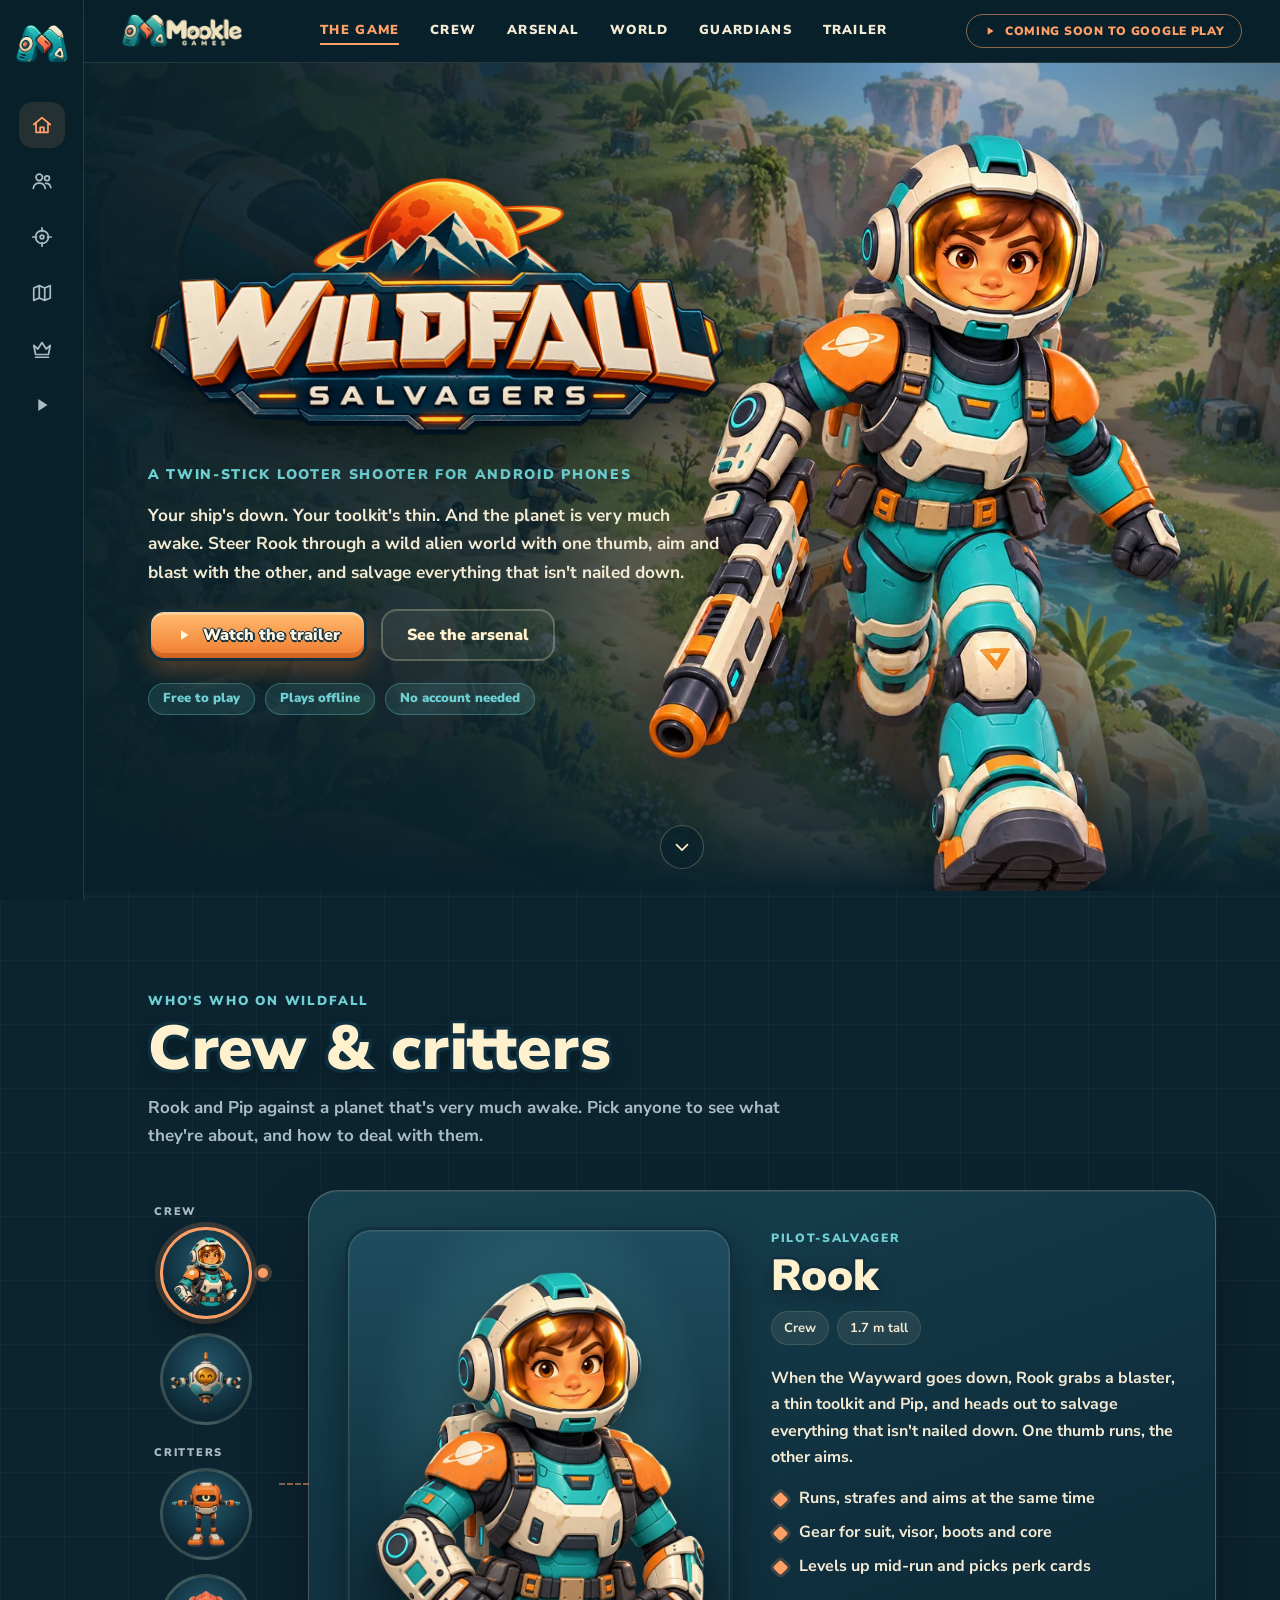
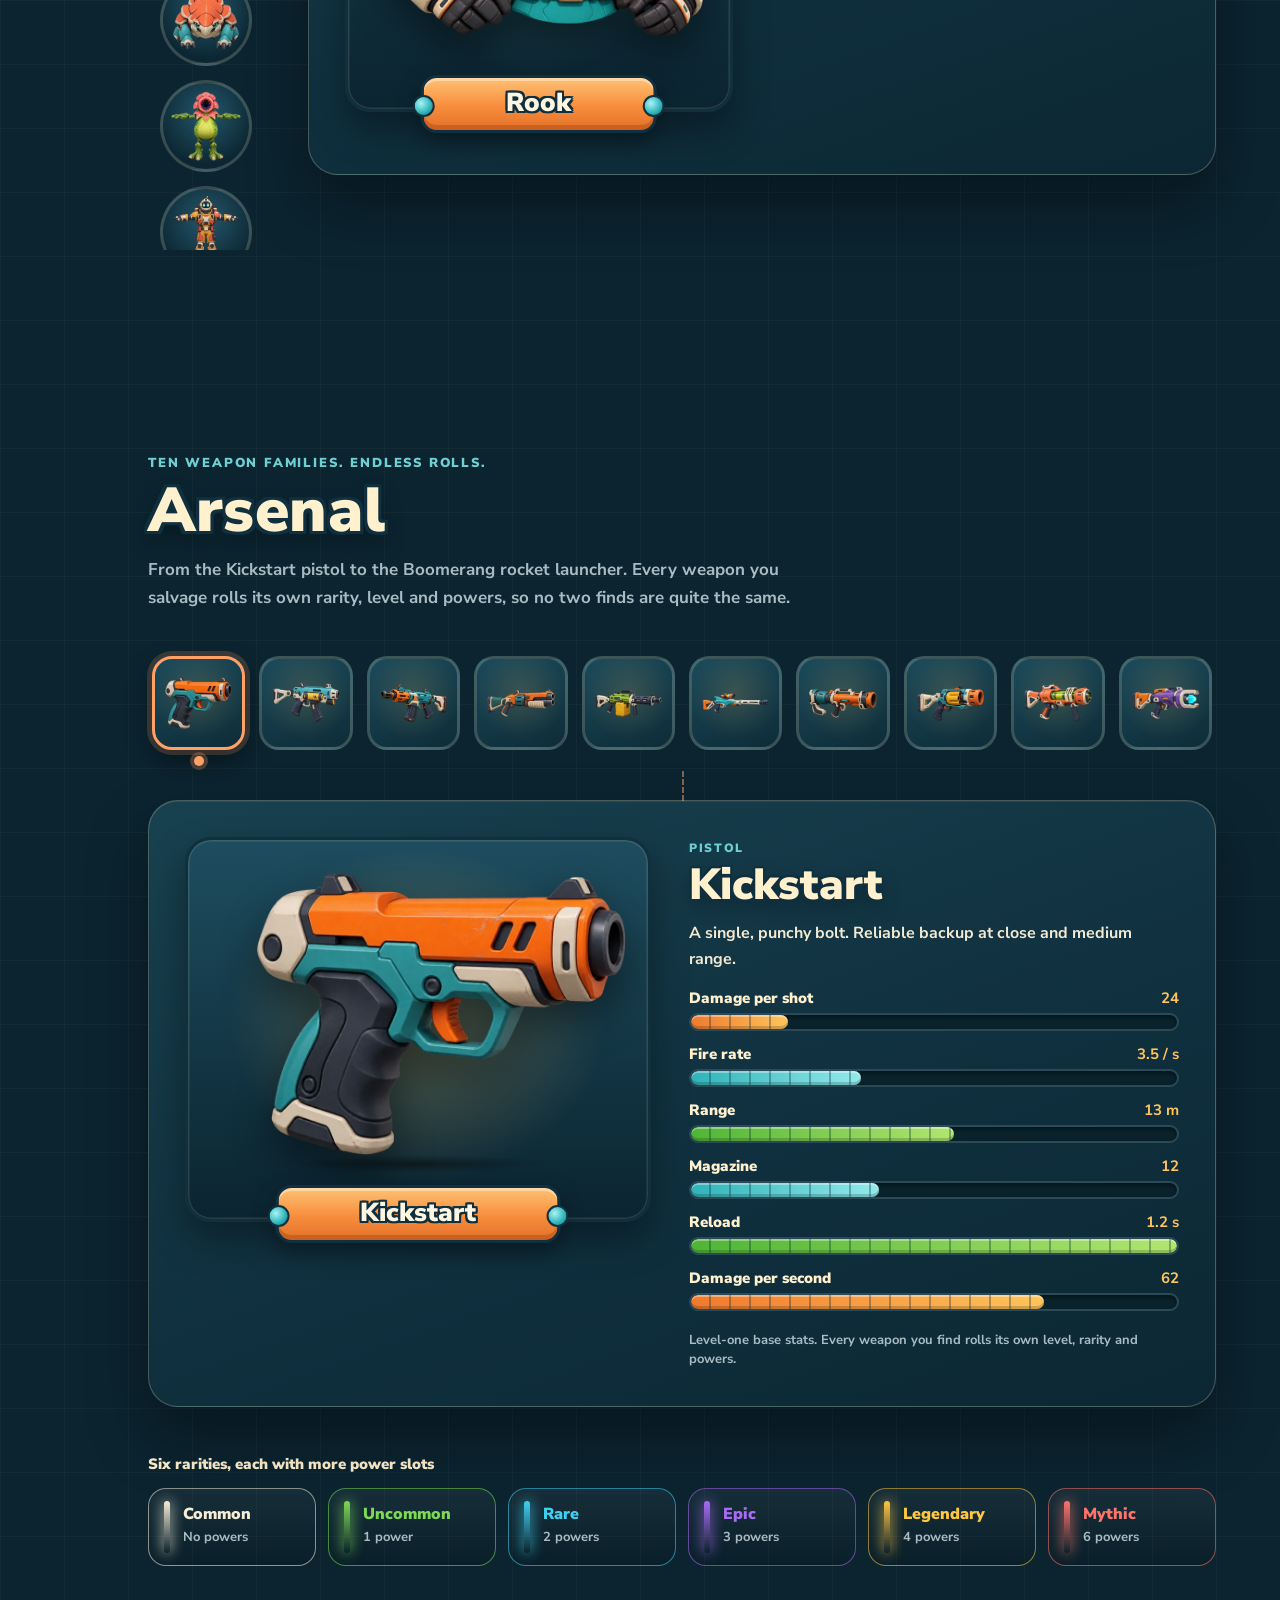
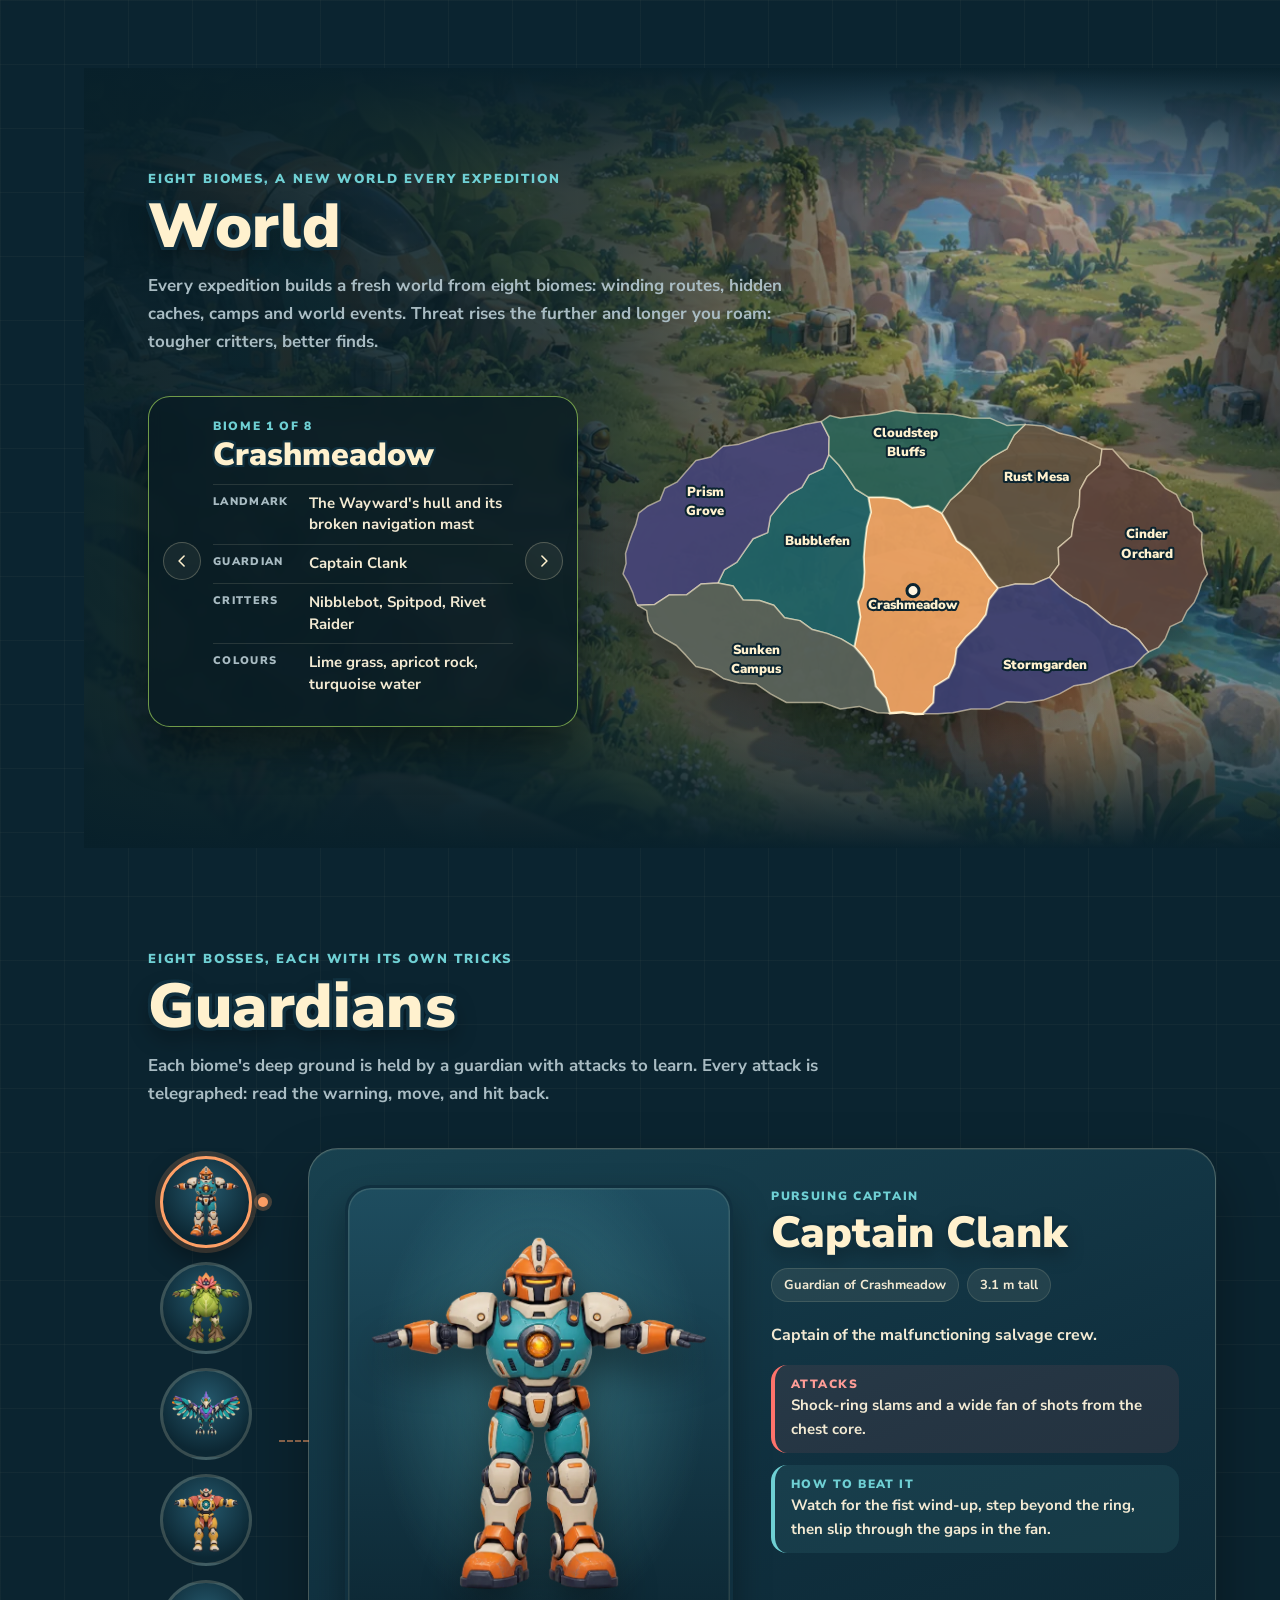
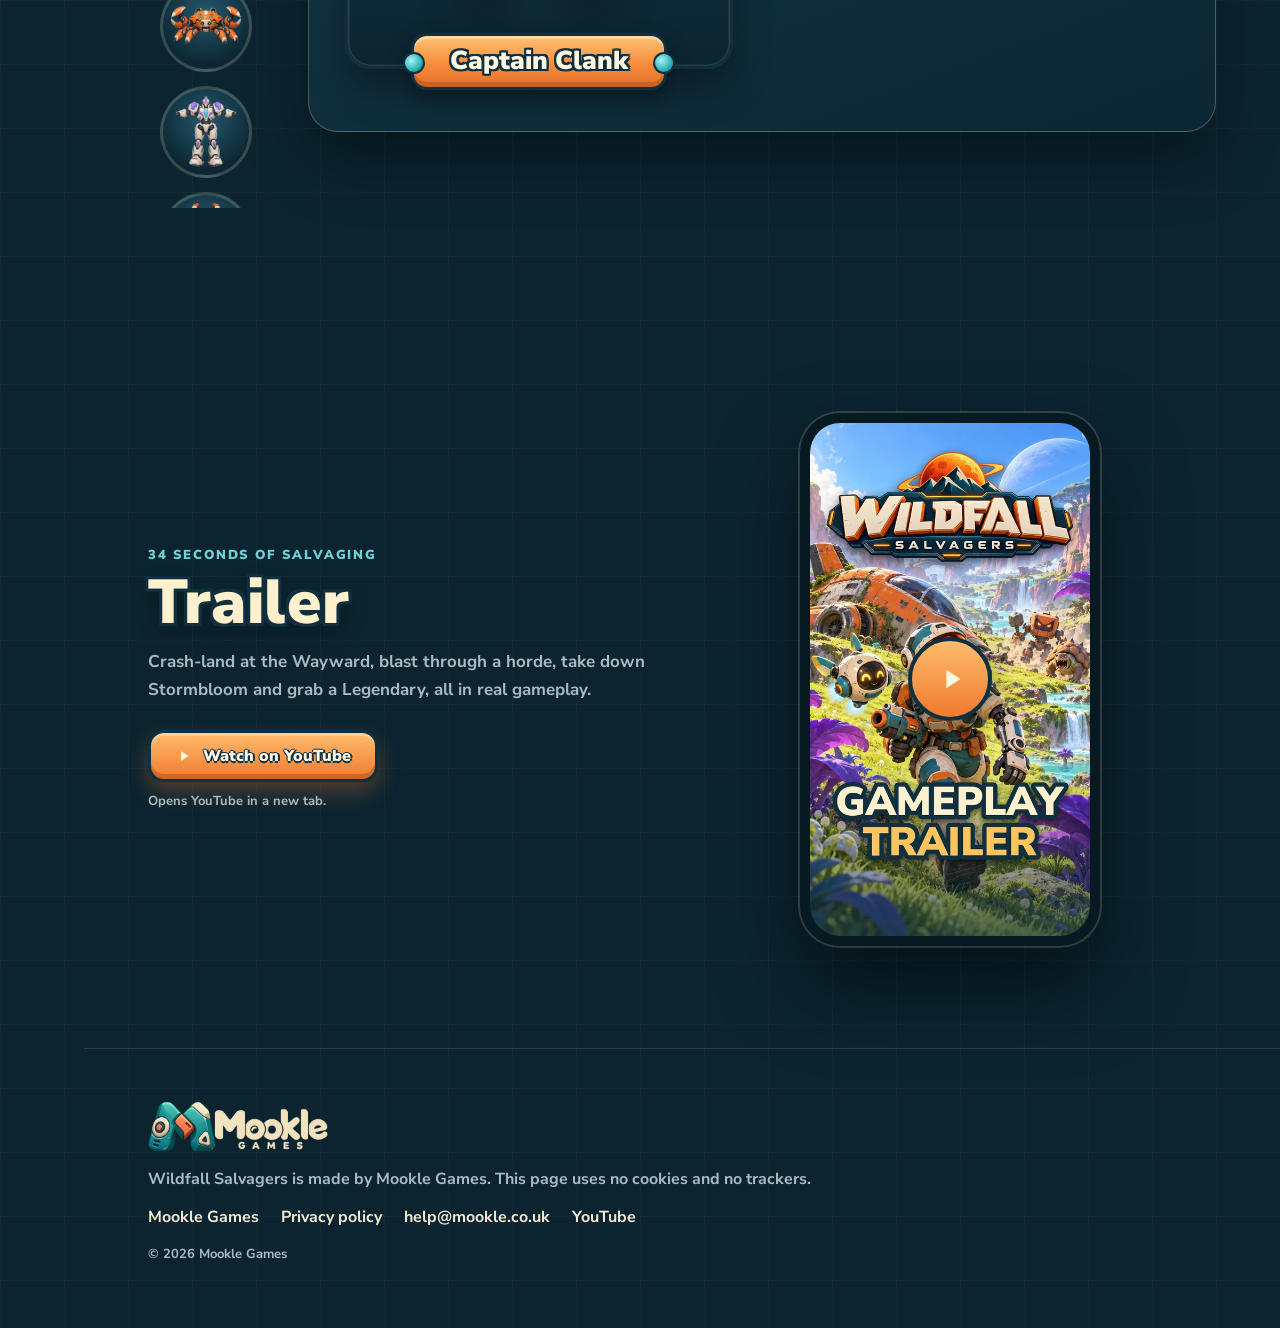
==== wildfall/index.html @ cd19b37c "Wildfall Salvagers game page (/wildfall/): crew, critters, arsenal, world map, guardians and trailer" ====
<!doctype html>
<html lang="en-GB">
<head>
<meta charset="utf-8">
<meta name="viewport" content="width=device-width, initial-scale=1">
<title>Wildfall Salvagers · Mookle Games</title>
<meta name="description" content="Wildfall Salvagers is a twin-stick looter shooter for Android phones from Mookle Games. Crash-land on a wild alien world, blast through hordes, beat eight giant guardians and salvage legendary gear. Free to play, plays offline.">
<meta name="theme-color" content="#0b2430">
<meta property="og:type" content="website">
<meta property="og:site_name" content="Mookle Games">
<meta property="og:title" content="Wildfall Salvagers">
<meta property="og:description" content="Crash-land on a wild alien world, blast through hordes, beat 8 giant guardians and salvage legendary gear. Coming soon to Google Play.">
<meta property="og:image" content="https://www.mookle.co.uk/wildfall/img/share.jpg">
<meta property="og:url" content="https://www.mookle.co.uk/wildfall/">
<link rel="icon" type="image/png" href="img/favicon.png">
<link rel="preload" href="fonts/NunitoSans-900.ttf" as="font" type="font/ttf" crossorigin>
<link rel="preload" href="img/BI01.webp" as="image">
<link rel="stylesheet" href="style.css">
</head>
<body>
<a class="skip" href="#main">Skip to content</a>

<nav class="rail" aria-label="Sections">
  <a class="rail-home" href="/" aria-label="Mookle Games home"><img src="img/mookle-m.webp" alt="" width="52" height="38"></a>
  <a href="#game" data-nav="game" title="The game"><svg aria-hidden="true"><use href="#i-home"/></svg><span class="sr">The game</span></a>
  <a href="#crew" data-nav="crew" title="Crew and critters"><svg aria-hidden="true"><use href="#i-crew"/></svg><span class="sr">Crew and critters</span></a>
  <a href="#arsenal" data-nav="arsenal" title="Arsenal"><svg aria-hidden="true"><use href="#i-aim"/></svg><span class="sr">Arsenal</span></a>
  <a href="#world" data-nav="world" title="World"><svg aria-hidden="true"><use href="#i-map"/></svg><span class="sr">World</span></a>
  <a href="#guardians" data-nav="guardians" title="Guardians"><svg aria-hidden="true"><use href="#i-crown"/></svg><span class="sr">Guardians</span></a>
  <a href="#trailer" data-nav="trailer" title="Trailer"><svg aria-hidden="true"><use href="#i-play"/></svg><span class="sr">Trailer</span></a>
</nav>

<header class="top">
  <a class="brand" href="/"><img src="img/mookle-logo.webp" alt="Mookle Games" width="130" height="37"></a>
  <nav class="tabs" aria-label="On this page">
    <a href="#game" data-nav="game">The game</a>
    <a href="#crew" data-nav="crew">Crew</a>
    <a href="#arsenal" data-nav="arsenal">Arsenal</a>
    <a href="#world" data-nav="world">World</a>
    <a href="#guardians" data-nav="guardians">Guardians</a>
    <a href="#trailer" data-nav="trailer">Trailer</a>
  </nav>
  <span class="soon"><svg aria-hidden="true"><use href="#i-play"/></svg>Coming soon to Google Play</span>
</header>

<main id="main">
  <section id="game" class="hero" aria-labelledby="game-title">
    <div class="hero-bg" aria-hidden="true"></div>
    <div class="hero-copy">
      <h1 id="game-title" class="hero-logo"><img src="img/wildfall-logo.webp" alt="Wildfall Salvagers" width="600" height="281"></h1>
      <p class="kicker">A twin-stick looter shooter for Android phones</p>
      <p class="lead">Your ship's down. Your toolkit's thin. And the planet is very much awake. Steer Rook through a wild alien world with one thumb, aim and blast with the other, and salvage everything that isn't nailed down.</p>
      <div class="cta">
        <a class="btn btn-orange" href="#trailer"><svg aria-hidden="true"><use href="#i-play"/></svg>Watch the trailer</a>
        <a class="btn btn-ghost" href="#arsenal">See the arsenal</a>
      </div>
      <ul class="facts">
        <li>Free to play</li>
        <li>Plays offline</li>
        <li>No account needed</li>
      </ul>
    </div>
    <img class="hero-rook" src="img/rook-run.webp" alt="Rook running into action with a blaster" width="779" height="1000">
    <a class="scroll-cue" href="#crew" aria-label="Scroll to the crew"><svg aria-hidden="true"><use href="#i-down"/></svg></a>
  </section>

  <section id="crew" class="sec" aria-labelledby="crew-title">
    <header class="sec-head">
      <p class="eyebrow">Who's who on Wildfall</p>
      <h2 id="crew-title">Crew &amp; critters</h2>
      <p class="sec-lead">Rook and Pip against a planet that's very much awake. Pick anyone to see what they're about, and how to deal with them.</p>
    </header>
    <div class="roster" data-groups="1">
      <div class="picks" role="tablist" aria-label="Crew and critters"></div>
      <article class="card" aria-live="polite"></article>
    </div>
  </section>

  <section id="arsenal" class="sec" aria-labelledby="arsenal-title">
    <header class="sec-head">
      <p class="eyebrow">Ten weapon families. Endless rolls.</p>
      <h2 id="arsenal-title">Arsenal</h2>
      <p class="sec-lead">From the Kickstart pistol to the Boomerang rocket launcher. Every weapon you salvage rolls its own rarity, level and powers, so no two finds are quite the same.</p>
    </header>
    <div class="roster arsenal">
      <div class="picks tiles" role="tablist" aria-label="Weapons"></div>
      <article class="card" aria-live="polite"></article>
    </div>
    <div class="rarity" aria-label="Rarities">
      <p class="rarity-title">Six rarities, each with more power slots</p>
      <ul>
        <li style="--r:#f5edd6"><b>Common</b><span>No powers</span></li>
        <li style="--r:#7dd954"><b>Uncommon</b><span>1 power</span></li>
        <li style="--r:#40d1f2"><b>Rare</b><span>2 powers</span></li>
        <li style="--r:#a86bf5"><b>Epic</b><span>3 powers</span></li>
        <li style="--r:#ffc740"><b>Legendary</b><span>4 powers</span></li>
        <li style="--r:#ff736b"><b>Mythic</b><span>6 powers</span></li>
      </ul>
    </div>
  </section>

  <section id="world" class="sec world" aria-labelledby="world-title">
    <div class="world-bg" aria-hidden="true"><img class="on" src="img/BI01.webp" alt=""><img src="img/BI01.webp" alt=""></div>
    <header class="sec-head">
      <p class="eyebrow">Eight biomes, a new world every expedition</p>
      <h2 id="world-title">World</h2>
      <p class="sec-lead">Every expedition builds a fresh world from eight biomes: winding routes, hidden caches, camps and world events. Threat rises the further and longer you roam: tougher critters, better finds.</p>
    </header>
    <div class="world-ui">
      <article class="biome-card" aria-live="polite">
        <button class="arrow prev" type="button" aria-label="Previous biome"><svg aria-hidden="true"><use href="#i-left"/></svg></button>
        <div>
          <p class="biome-n">Biome 1 of 8</p>
          <h3 class="biome-name">Crashmeadow</h3>
          <dl>
            <div><dt>Landmark</dt><dd data-f="landmark"></dd></div>
            <div><dt>Guardian</dt><dd data-f="guardian"></dd></div>
            <div><dt>Critters</dt><dd data-f="critters"></dd></div>
            <div><dt>Colours</dt><dd data-f="palette"></dd></div>
          </dl>
        </div>
        <button class="arrow next" type="button" aria-label="Next biome"><svg aria-hidden="true"><use href="#i-right"/></svg></button>
      </article>
      <svg class="map" viewBox="0 0 600 320" role="group" aria-label="Map of the eight biomes: pick one"><g class="region" tabindex="0" role="button" aria-pressed="false" aria-label="Crashmeadow"><path d="M308.2 311.7 L300.0 312.0 L287.4 310.1 L274.7 311.1 L270.7 296.2 L260.6 284.6 L257.8 269.0 L249.4 256.5 L239.3 244.9 L242.4 230.1 L245.3 215.3 L242.9 200.1 L248.2 185.5 L249.3 170.5 L248.7 155.4 L249.9 140.5 L251.7 125.6 L255.9 110.9 L253.2 95.6 L268.6 95.7 L283.6 97.7 L297.2 106.1 L313.0 104.1 L326.8 111.6 L334.7 125.2 L341.8 139.4 L355.3 148.9 L364.8 161.3 L373.1 174.6 L383.3 186.5 L374.1 198.0 L370.9 213.1 L362.1 224.9 L350.9 235.2 L341.8 246.7 L339.7 262.5 L333.6 275.9 L319.6 284.5 L318.5 300.8 Z"/><circle class="dot" cx="298" cy="189" r="6"/><text><tspan x="298" y="207">Crashmeadow</tspan></text></g><g class="region" tabindex="0" role="button" aria-pressed="false" aria-label="Rust Mesa"><path d="M383.3 186.5 L373.1 174.6 L364.8 161.3 L355.3 148.9 L341.8 139.4 L334.7 125.2 L326.8 111.6 L335.3 98.8 L346.7 88.8 L356.8 77.5 L365.7 65.0 L377.6 55.4 L391.6 47.8 L398.9 33.9 L409.8 23.3 L410.2 23.4 L427.9 24.8 L444.0 32.1 L460.2 35.9 L475.3 43.0 L486.4 48.1 L484.3 63.8 L471.7 75.2 L464.4 88.8 L463.7 105.1 L458.2 119.4 L455.9 135.1 L442.8 146.2 L443.4 163.1 L434.0 175.8 L417.8 182.6 L400.1 182.3 Z"/><circle class="dot" cx="421" cy="62" r="6"/><text><tspan x="421" y="80">Rust Mesa</tspan></text></g><g class="region" tabindex="0" role="button" aria-pressed="false" aria-label="Bubblefen"><path d="M103.5 181.5 L109.9 168.4 L122.5 160.6 L130.5 148.9 L138.6 137.3 L153.1 131.2 L156.0 115.0 L164.8 104.0 L174.1 93.4 L187.2 86.1 L194.4 73.6 L208.4 67.1 L214.1 53.4 L224.1 63.8 L232.6 75.5 L240.5 87.7 L253.2 95.6 L255.9 110.9 L251.7 125.6 L249.9 140.5 L248.7 155.4 L249.3 170.5 L248.2 185.5 L242.9 200.1 L245.3 215.3 L242.4 230.1 L239.3 244.9 L226.4 237.1 L212.4 231.6 L197.6 227.8 L185.3 218.9 L170.0 216.1 L159.3 203.6 L145.1 198.8 L128.7 198.4 L118.7 184.4 Z"/><circle class="dot" cx="203" cy="126" r="6"/><text><tspan x="203" y="144">Bubblefen</tspan></text></g><g class="region" tabindex="0" role="button" aria-pressed="false" aria-label="Prism Grove"><path d="M23.6 203.6 L21.8 200.8 L18.7 191.0 L14.5 181.6 L9.0 172.3 L12.0 162.0 L11.5 152.0 L14.5 142.4 L17.9 132.7 L21.8 123.2 L24.6 111.8 L33.9 104.6 L45.8 99.1 L50.6 87.0 L62.6 80.9 L71.5 70.7 L81.6 59.3 L96.4 55.9 L108.6 45.1 L124.7 43.0 L140.5 37.9 L156.0 32.1 L173.1 28.4 L189.8 23.4 L206.5 20.5 L214.4 36.0 L214.1 53.4 L208.4 67.1 L194.4 73.6 L187.2 86.1 L174.1 93.4 L164.8 104.0 L156.0 115.0 L153.1 131.2 L138.6 137.3 L130.5 148.9 L122.5 160.6 L109.9 168.4 L103.5 181.5 L86.6 182.5 L72.3 193.2 L55.1 193.3 L40.6 202.8 Z"/><circle class="dot" cx="91" cy="79" r="6"/><text><tspan x="91" y="95">Prism</tspan><tspan x="91" y="114">Grove</tspan></text></g><g class="region" tabindex="0" role="button" aria-pressed="false" aria-label="Sunken Campus"><path d="M274.7 311.1 L262.4 310.7 L244.4 304.4 L225.5 306.9 L208.2 300.6 L189.8 300.6 L171.8 300.5 L156.0 291.9 L141.9 282.1 L124.7 281.0 L109.5 276.9 L96.4 268.1 L81.6 264.7 L71.5 253.3 L62.2 243.7 L50.6 237.0 L39.8 230.5 L33.9 219.4 L32.5 209.0 L23.6 203.6 L40.6 202.8 L55.1 193.3 L72.3 193.2 L86.6 182.5 L103.5 181.5 L118.7 184.4 L128.7 198.4 L145.1 198.8 L159.3 203.6 L170.0 216.1 L185.3 218.9 L197.6 227.8 L212.4 231.6 L226.4 237.1 L239.3 244.9 L249.4 256.5 L257.8 269.0 L260.6 284.6 L270.7 296.2 Z"/><circle class="dot" cx="142" cy="236" r="6"/><text><tspan x="142" y="252">Sunken</tspan><tspan x="142" y="271">Campus</tspan></text></g><g class="region" tabindex="0" role="button" aria-pressed="false" aria-label="Cloudstep Bluffs"><path d="M326.8 111.6 L313.0 104.1 L297.2 106.1 L283.6 97.7 L268.6 95.7 L253.2 95.6 L240.5 87.7 L232.6 75.5 L224.1 63.8 L214.1 53.4 L214.4 36.0 L206.5 20.5 L215.2 14.5 L225.5 17.1 L243.9 14.9 L262.4 13.3 L281.1 9.3 L300.0 12.0 L318.8 12.4 L337.6 13.3 L355.9 16.9 L374.5 17.1 L391.4 24.3 L409.8 23.3 L398.9 33.9 L391.6 47.8 L377.6 55.4 L365.7 65.0 L356.8 77.5 L346.7 88.8 L335.3 98.8 Z"/><circle class="dot" cx="291" cy="20" r="6"/><text><tspan x="291" y="36">Cloudstep</tspan><tspan x="291" y="55">Bluffs</tspan></text></g><g class="region" tabindex="0" role="button" aria-pressed="false" aria-label="Cinder Orchard"><path d="M588.0 162.0 L591.5 172.4 L585.5 181.6 L582.4 191.4 L578.2 200.8 L571.0 209.3 L566.1 219.4 L554.3 224.9 L549.4 237.0 L542.5 245.6 L532.5 250.2 L522.8 237.5 L510.7 227.8 L495.4 222.6 L483.4 212.9 L471.4 203.0 L457.7 195.7 L445.2 186.6 L434.0 175.8 L443.4 163.1 L442.8 146.2 L455.9 135.1 L458.2 119.4 L463.7 105.1 L464.4 88.8 L471.7 75.2 L484.3 63.8 L486.4 48.1 L496.8 48.1 L503.6 55.9 L513.9 66.9 L528.5 70.7 L540.6 76.8 L549.4 87.0 L560.5 93.2 L566.1 104.6 L576.2 111.2 L578.2 123.2 L586.0 131.2 L585.5 142.4 L586.6 152.2 Z"/><circle class="dot" cx="531" cy="121" r="6"/><text><tspan x="531" y="137">Cinder</tspan><tspan x="531" y="156">Orchard</tspan></text></g><g class="region" tabindex="0" role="button" aria-pressed="false" aria-label="Stormgarden"><path d="M532.5 250.2 L528.5 253.3 L518.1 264.2 L503.6 268.1 L489.3 274.1 L475.3 281.0 L458.7 283.7 L444.0 291.9 L427.6 298.1 L410.2 300.6 L391.6 299.7 L374.5 306.9 L355.9 306.9 L337.6 310.7 L322.9 311.8 L308.2 311.7 L318.5 300.8 L319.6 284.5 L333.6 275.9 L339.7 262.5 L341.8 246.7 L350.9 235.2 L362.1 224.9 L370.9 213.1 L374.1 198.0 L383.3 186.5 L400.1 182.3 L417.8 182.6 L434.0 175.8 L445.2 186.6 L457.7 195.7 L471.4 203.0 L483.4 212.9 L495.4 222.6 L510.7 227.8 L522.8 237.5 Z"/><circle class="dot" cx="430" cy="249" r="6"/><text><tspan x="430" y="267">Stormgarden</tspan></text></g></svg>
    </div>
  </section>

  <section id="guardians" class="sec" aria-labelledby="guardians-title">
    <header class="sec-head">
      <p class="eyebrow">Eight bosses, each with its own tricks</p>
      <h2 id="guardians-title">Guardians</h2>
      <p class="sec-lead">Each biome's deep ground is held by a guardian with attacks to learn. Every attack is telegraphed: read the warning, move, and hit back.</p>
    </header>
    <div class="roster">
      <div class="picks" role="tablist" aria-label="Guardians"></div>
      <article class="card" aria-live="polite"></article>
    </div>
  </section>

  <section id="trailer" class="sec trailer" aria-labelledby="trailer-title">
    <div class="trailer-copy">
      <p class="eyebrow">34 seconds of salvaging</p>
      <h2 id="trailer-title">Trailer</h2>
      <p class="sec-lead">Crash-land at the Wayward, blast through a horde, take down Stormbloom and grab a Legendary, all in real gameplay.</p>
      <a class="btn btn-orange" href="https://www.youtube.com/shorts/eSOes5-21AA" target="_blank" rel="noopener"><svg aria-hidden="true"><use href="#i-play"/></svg>Watch on YouTube</a>
      <p class="small">Opens YouTube in a new tab.</p>
    </div>
    <a class="phone" href="https://www.youtube.com/shorts/eSOes5-21AA" target="_blank" rel="noopener" aria-label="Watch the Wildfall Salvagers trailer on YouTube">
      <img src="img/trailer.webp" alt="" width="540" height="960" loading="lazy" decoding="async">
      <span class="play" aria-hidden="true"><svg><use href="#i-play"/></svg></span>
    </a>
  </section>
</main>

<footer class="foot">
  <a href="/"><img src="img/mookle-logo.webp" alt="Mookle Games" width="180" height="51" loading="lazy"></a>
  <p>Wildfall Salvagers is made by Mookle Games. This page uses no cookies and no trackers.</p>
  <nav aria-label="Mookle Games">
    <a href="/">Mookle Games</a>
    <a href="/wildfall-privacy-policy.html">Privacy policy</a>
    <a href="mailto:help@mookle.co.uk">help@mookle.co.uk</a>
    <a href="https://www.youtube.com/@mooklegames" target="_blank" rel="noopener">YouTube</a>
  </nav>
  <p class="copy">© 2026 Mookle Games</p>
</footer>

<svg class="sprite" aria-hidden="true">
  <symbol id="i-home" viewBox="0 0 24 24"><g fill="none" stroke="currentColor" stroke-width="1.9" stroke-linecap="round" stroke-linejoin="round"><path d="M3 11.5 12 4l9 7.5M5.5 9.8V20h13V9.8M10 20v-5.5h4V20"/></g></symbol>
  <symbol id="i-crew" viewBox="0 0 24 24"><g fill="none" stroke="currentColor" stroke-width="1.9" stroke-linecap="round" stroke-linejoin="round"><circle cx="9" cy="8" r="3.5"/><path d="M2.5 20c.6-3.6 3.2-5.6 6.5-5.6s5.9 2 6.5 5.6"/><circle cx="17.5" cy="9" r="2.6"/><path d="M16 14.6c2.9-.2 5 1.4 5.6 4.6"/></g></symbol>
  <symbol id="i-aim" viewBox="0 0 24 24"><g fill="none" stroke="currentColor" stroke-width="1.9" stroke-linecap="round" stroke-linejoin="round"><circle cx="12" cy="12" r="7"/><circle cx="12" cy="12" r="2"/><path d="M12 2v4M12 18v4M2 12h4M18 12h4"/></g></symbol>
  <symbol id="i-map" viewBox="0 0 24 24"><g fill="none" stroke="currentColor" stroke-width="1.9" stroke-linecap="round" stroke-linejoin="round"><path d="m3 6.5 6-2.5 6 2.5 6-2.5v13.5l-6 2.5-6-2.5-6 2.5zM9 4v13.5M15 6.5V20"/></g></symbol>
  <symbol id="i-crown" viewBox="0 0 24 24"><g fill="none" stroke="currentColor" stroke-width="1.9" stroke-linecap="round" stroke-linejoin="round"><path d="m3 8 4.5 4L12 5l4.5 7L21 8l-2 10H5z"/><path d="M5 21h14"/></g></symbol>
  <symbol id="i-play" viewBox="0 0 24 24"><path d="M8 5.5v13l10-6.5z" fill="currentColor"/></symbol>
  <symbol id="i-left" viewBox="0 0 24 24"><g fill="none" stroke="currentColor" stroke-width="1.9" stroke-linecap="round" stroke-linejoin="round"><path d="m14.5 6-6 6 6 6"/></g></symbol>
  <symbol id="i-right" viewBox="0 0 24 24"><g fill="none" stroke="currentColor" stroke-width="1.9" stroke-linecap="round" stroke-linejoin="round"><path d="m9.5 6 6 6-6 6"/></g></symbol>
  <symbol id="i-down" viewBox="0 0 24 24"><g fill="none" stroke="currentColor" stroke-width="1.9" stroke-linecap="round" stroke-linejoin="round"><path d="m6 9.5 6 6 6-6"/></g></symbol>
</svg>
<script src="app.js" defer></script>
</body>
</html>
---- wildfall/style.css ----
/* Wildfall Salvagers page: the game's own look (the HUD's navy, cream, teal and orange, Nunito Sans) laid out like a
   game site: a section rail, pickers driving big cards, a biome map. One deliberate dark look. */

@font-face { font-family: "NS"; src: url("fonts/NunitoSans-900.ttf") format("truetype"); font-weight: 900; font-display: swap; }
@font-face { font-family: "NS"; src: url("fonts/NunitoSans-700.ttf") format("truetype"); font-weight: 700; font-display: swap; }

:root {
  --bg: #0b2430; --bg-deep: #08202a; --navy: #10303f; --panel: #133746;
  --line: rgba(255, 241, 206, .12); --line-2: rgba(255, 241, 206, .24);
  --cream: #fff1ce; --text: #f3ead3; --muted: #a9bcc3;
  --teal: #6fd0d4; --teal-2: #2fb3b9; --orange: #ffa066; --orange-2: #f07a2e; --gold: #ffc45c;
  --rail: 84px;
  --ink-outline: 0 2px 0 var(--navy), 2px 0 0 var(--navy), 0 -2px 0 var(--navy), -2px 0 0 var(--navy),
                 2px 2px 0 var(--navy), -2px -2px 0 var(--navy), 2px -2px 0 var(--navy), -2px 2px 0 var(--navy);
  color-scheme: dark;
}

* { box-sizing: border-box; }
html { scroll-behavior: smooth; scroll-padding-top: 76px; }
body {
  margin: 0; color: var(--text); font: 700 16px/1.55 "NS", system-ui, -apple-system, "Segoe UI", Roboto, sans-serif;
  background-color: var(--bg);
  background-image:
    radial-gradient(1200px 700px at 85% -10%, rgba(111, 208, 212, .10), transparent 60%),
    linear-gradient(rgba(255, 241, 206, .03) 1px, transparent 1px),
    linear-gradient(90deg, rgba(255, 241, 206, .03) 1px, transparent 1px);
  background-size: auto, 64px 64px, 64px 64px;
  -webkit-font-smoothing: antialiased;
}
img { max-width: 100%; }
a { color: inherit; }
h1, h2, h3 { font-weight: 900; text-wrap: balance; }
.sr, .skip:not(:focus) { position: absolute; width: 1px; height: 1px; overflow: hidden; clip: rect(0 0 0 0); white-space: nowrap; }
.skip:focus { position: fixed; z-index: 50; left: 12px; top: 12px; padding: 10px 16px; border-radius: 12px; background: var(--cream); color: var(--navy); }
.sprite { position: absolute; width: 0; height: 0; overflow: hidden; }
:focus-visible { outline: 3px solid var(--teal); outline-offset: 3px; }

/* ---------- the section rail and the top bar */
.rail {
  position: fixed; inset: 0 auto 0 0; z-index: 20; width: var(--rail);
  display: flex; flex-direction: column; align-items: center; gap: 10px; padding: 18px 0;
  background: rgba(8, 32, 42, .86); border-right: 1px solid var(--line); backdrop-filter: blur(8px);
}
.rail a { width: 46px; height: 46px; border-radius: 14px; display: grid; place-items: center; color: var(--muted); transition: color .2s, background .2s; }
.rail a svg { width: 22px; height: 22px; }
.rail a:hover, .rail a.is-active { color: var(--orange); background: rgba(255, 160, 102, .12); }
.rail .rail-home { width: 62px; height: 52px; margin-bottom: 22px; background: none; }
.rail .rail-home img { width: 52px; height: auto; }

.top {
  position: sticky; top: 0; z-index: 15; margin-left: var(--rail);
  display: flex; align-items: center; gap: 24px; padding: 14px clamp(20px, 3vw, 40px);
  background: linear-gradient(180deg, rgba(8, 32, 42, .94), rgba(8, 32, 42, .72)); backdrop-filter: blur(10px);
  border-bottom: 1px solid var(--line);
}
.brand img { display: block; height: 34px; width: auto; }
.tabs { display: flex; gap: clamp(16px, 2.4vw, 34px); margin: 0 auto; }
.tabs a {
  padding: 6px 0; border-bottom: 2px solid transparent; text-decoration: none; white-space: nowrap;
  font: 900 13px/1 "NS", sans-serif; letter-spacing: .1em; text-transform: uppercase; color: var(--text);
}
.tabs a:hover, .tabs a.is-active { color: var(--orange); border-color: var(--orange); }
.soon {
  display: inline-flex; align-items: center; gap: 8px; padding: 9px 16px; border-radius: 999px; white-space: nowrap;
  border: 1.5px solid rgba(255, 160, 102, .55); color: var(--orange); font: 900 12px/1 "NS", sans-serif; letter-spacing: .06em; text-transform: uppercase;
}
.soon svg { width: 14px; height: 14px; }
main, .foot { margin-left: var(--rail); }

/* ---------- hero */
.hero {
  position: relative; isolation: isolate; overflow: hidden; min-height: min(92vh, 880px);
  display: grid; grid-template-columns: minmax(0, 1fr) minmax(0, .85fr); align-items: center;
  padding: 48px clamp(20px, 5vw, 72px) 110px;
}
.hero-bg {
  position: absolute; inset: 0; z-index: -2;
  background:
    linear-gradient(90deg, rgba(8, 32, 42, .97) 0%, rgba(8, 32, 42, .86) 36%, rgba(8, 32, 42, .2) 72%, rgba(8, 32, 42, .5) 100%),
    linear-gradient(0deg, var(--bg) 0%, rgba(11, 36, 48, 0) 30%),
    url("img/BI01.webp") 60% 40% / cover;
}
.hero-copy { position: relative; z-index: 1; max-width: 620px; display: grid; gap: 18px; }
.hero-logo { margin: 0; line-height: 0; }
.hero-logo img { width: min(600px, 100%); height: auto; filter: drop-shadow(0 14px 26px rgba(0, 0, 0, .5)); }
.kicker { margin: 0; color: var(--teal); font: 900 14px/1.3 "NS", sans-serif; letter-spacing: .12em; text-transform: uppercase; }
.lead { margin: 0; font-size: clamp(17px, 1.35vw, 20px); line-height: 1.65; max-width: 34em; color: var(--text); }
.cta { display: flex; flex-wrap: wrap; gap: 14px; margin-top: 4px; }
.btn {
  display: inline-flex; align-items: center; gap: 10px; padding: 14px 24px; border-radius: 16px; text-decoration: none;
  font: 900 16px/1 "NS", sans-serif; transition: transform .15s, box-shadow .15s;
}
.btn svg { width: 18px; height: 18px; }
.btn:hover { transform: translateY(-2px); }
.btn-orange {
  color: #fff6e2; text-shadow: 0 1.5px 0 var(--navy), 1.5px 0 0 var(--navy), 0 -1.5px 0 var(--navy), -1.5px 0 0 var(--navy);
  background: linear-gradient(180deg, #ffbc6e, var(--orange-2)); border: 3px solid var(--navy);
  box-shadow: inset 0 -5px 0 rgba(130, 40, 0, .28), inset 0 3px 0 rgba(255, 255, 255, .3), 0 10px 22px rgba(240, 122, 46, .3);
}
.btn-ghost { color: var(--cream); border: 2px solid var(--line-2); background: rgba(255, 241, 206, .05); }
.btn-ghost:hover { border-color: var(--orange); color: var(--orange); }
.facts { display: flex; flex-wrap: wrap; gap: 10px; list-style: none; margin: 4px 0 0; padding: 0; }
.facts li {
  padding: 7px 14px; border-radius: 999px; font: 900 13px/1.2 "NS", sans-serif; color: var(--teal);
  background: rgba(111, 208, 212, .12); border: 1px solid rgba(111, 208, 212, .32);
}
.hero-rook {
  position: absolute; z-index: 0; right: clamp(-30px, 3vw, 80px); bottom: -14px;
  height: min(94%, 840px); width: auto; filter: drop-shadow(0 26px 40px rgba(0, 0, 0, .5));
}
.scroll-cue {
  position: absolute; left: 50%; bottom: 22px; z-index: 1; width: 44px; height: 44px; margin-left: -22px; border-radius: 50%;
  display: grid; place-items: center; color: var(--cream); border: 1.5px solid var(--line-2); background: rgba(8, 32, 42, .6);
  animation: bob 2.2s ease-in-out infinite;
}
.scroll-cue svg { width: 22px; height: 22px; }
@keyframes bob { 50% { transform: translateY(6px); } }

/* ---------- sections */
.sec { position: relative; padding: clamp(64px, 8vw, 116px) clamp(20px, 5vw, 72px); }
.sec-head { max-width: 760px; margin-bottom: 40px; }
.eyebrow { margin: 0 0 8px; color: var(--teal); font: 900 13px/1.3 "NS", sans-serif; letter-spacing: .14em; text-transform: uppercase; }
h2 {
  margin: 0 0 14px; font-size: clamp(38px, 5vw, 62px); line-height: 1; color: var(--cream); letter-spacing: .01em;
  text-shadow: 0 3px 0 var(--navy), 3px 0 0 var(--navy), 0 -3px 0 var(--navy), -3px 0 0 var(--navy),
               3px 3px 0 var(--navy), -3px -3px 0 var(--navy), 3px -3px 0 var(--navy), -3px 3px 0 var(--navy), 0 10px 22px rgba(0, 0, 0, .4);
}
.sec-lead { margin: 0; color: var(--muted); font-size: 17px; line-height: 1.65; max-width: 40em; }
.small { margin: 10px 0 0; color: var(--muted); font-size: 13px; line-height: 1.5; }

/* ---------- pickers and cards */
.roster { display: grid; grid-template-columns: 132px minmax(0, 1fr); gap: 28px; align-items: start; max-width: 1240px; }
.picks {
  display: flex; flex-direction: column; align-items: center; gap: 14px; max-height: 660px; overflow-y: auto;
  padding: 8px 22px 8px 6px; scrollbar-width: thin; scrollbar-color: rgba(255, 241, 206, .25) transparent;
}
.pick-group { align-self: flex-start; margin: 8px 0 -4px; color: var(--muted); font: 900 11px/1 "NS", sans-serif; letter-spacing: .16em; text-transform: uppercase; }
.pick {
  position: relative; flex: 0 0 auto; width: 92px; height: 92px; padding: 0; border-radius: 50%; cursor: pointer;
  border: 3px solid rgba(255, 241, 206, .18); background: radial-gradient(circle at 50% 35%, #25586c, #0c2733 72%);
  transition: border-color .2s, box-shadow .2s, transform .2s;
}
.pick img { display: block; width: 100%; height: 100%; padding: 7px; border-radius: 50%; object-fit: contain; }
.pick:hover { border-color: rgba(255, 160, 102, .6); transform: translateY(-2px); }
.pick[aria-selected="true"] { border-color: var(--orange); box-shadow: 0 0 0 5px rgba(255, 160, 102, .18), 0 12px 26px rgba(0, 0, 0, .4); }
.pick[aria-selected="true"]::after {
  content: ""; position: absolute; right: -19px; top: 50%; width: 10px; height: 10px; margin-top: -5px; border-radius: 50%;
  background: var(--orange); box-shadow: 0 0 0 4px rgba(255, 160, 102, .25);
}

.card {
  position: relative; min-height: 540px; padding: clamp(18px, 3vw, 36px); border-radius: 30px;
  background: linear-gradient(160deg, #18414f 0%, var(--navy) 55%, #0c2733 100%);
  border: 1.5px solid var(--line-2); box-shadow: 0 30px 60px rgba(0, 0, 0, .35), inset 0 1px 0 rgba(255, 241, 206, .08);
}
.card::before {                                  /* the dashed lead-in from the picks, as in the reference */
  content: ""; position: absolute; left: -30px; top: 50%; width: 30px; border-top: 2px dashed rgba(255, 160, 102, .5);
}
.card.swap .card-inner { animation: cardIn .38s cubic-bezier(.2, .8, .2, 1) both; }
@keyframes cardIn { from { opacity: 0; transform: translateY(12px); } }
.card-inner { display: grid; grid-template-columns: minmax(0, .95fr) minmax(0, 1fr); gap: clamp(22px, 3vw, 44px); align-items: start; }

.portrait, .pedestal {
  position: relative; margin: 0 0 26px; border-radius: 26px; display: grid; place-items: center;
  border: 3px solid var(--navy); box-shadow: inset 0 0 0 1.5px rgba(255, 241, 206, .12), 0 18px 36px rgba(0, 0, 0, .35);
}
.portrait {
  aspect-ratio: 4 / 5; padding: 26px 22px 56px;
  background: radial-gradient(ellipse at 50% 42%, rgba(111, 208, 212, .34), transparent 62%), linear-gradient(180deg, #1e4d5f, var(--bg));
}
.portrait img, .pedestal img { max-width: 100%; max-height: 100%; object-fit: contain; filter: drop-shadow(0 18px 20px rgba(0, 0, 0, .45)); }
.portrait img { height: 100%; }
.pedestal {
  aspect-ratio: 5 / 4; padding: 28px 22px 64px;
  background: radial-gradient(ellipse at 50% 46%, rgba(255, 196, 92, .30), transparent 58%), linear-gradient(180deg, #1e4d5f, var(--bg));
}
.pedestal::after {                               /* the floor the weapon floats over */
  content: ""; position: absolute; left: 22%; right: 22%; bottom: 46px; height: 18px; border-radius: 50%;
  background: radial-gradient(ellipse, rgba(0, 0, 0, .45), transparent 70%);
}
.pedestal img { position: relative; z-index: 1; animation: float 4s ease-in-out infinite; }
@keyframes float { 50% { transform: translateY(-8px); } }

.plate {
  position: absolute; z-index: 2; left: 50%; bottom: -24px; transform: translateX(-50%); min-width: 62%; padding: 11px 36px;
  text-align: center; border-radius: 16px; border: 3px solid var(--navy);
  background: linear-gradient(180deg, #ffc275 0%, #f78d3c 55%, #e3702a 100%);
  box-shadow: inset 0 -5px 0 rgba(120, 40, 0, .25), inset 0 3px 0 rgba(255, 255, 255, .35), 0 10px 22px rgba(0, 0, 0, .35);
}
.plate::before, .plate::after {                  /* teal rivets on the plate's ends */
  content: ""; position: absolute; top: 50%; width: 18px; height: 18px; margin-top: -9px; border-radius: 50%;
  background: radial-gradient(circle at 35% 35%, #a6f4f5, var(--teal-2) 60%, #17707a); border: 2.5px solid var(--navy);
}
.plate::before { left: -11px; }
.plate::after { right: -11px; }
.plate span { font: 900 26px/1.1 "NS", sans-serif; color: #fff6e2; white-space: nowrap; text-shadow: var(--ink-outline); }

.card-body { padding-top: 4px; }
.tagline { margin: 0; color: var(--teal); font: 900 12px/1.3 "NS", sans-serif; letter-spacing: .14em; text-transform: uppercase; }
.card-body h3 { margin: 6px 0 12px; font-size: clamp(32px, 3.4vw, 46px); line-height: 1.05; color: var(--cream); text-shadow: var(--ink-outline), 0 8px 18px rgba(0, 0, 0, .35); }
.chips { display: flex; flex-wrap: wrap; gap: 8px; list-style: none; margin: 0 0 20px; padding: 0; }
.chips li { padding: 6px 12px; border-radius: 999px; font-size: 13px; color: var(--text); background: rgba(255, 241, 206, .08); border: 1px solid var(--line); }

.stats { display: grid; gap: 14px; margin: 0 0 20px; }
.stat-top { display: flex; justify-content: space-between; gap: 12px; margin-bottom: 6px; font: 900 15px/1.2 "NS", sans-serif; color: var(--cream); }
.stat-top b { color: var(--gold); }
.track {
  position: relative; height: 18px; overflow: hidden; border-radius: 10px;
  background: #0a222c; border: 2px solid #2b4a57; box-shadow: inset 0 2px 4px rgba(0, 0, 0, .45);
}
.fill {
  position: relative; display: block; width: 0; height: 100%; border-radius: 8px;
  background: linear-gradient(90deg, var(--orange-2), var(--gold));
  box-shadow: inset 0 -3px 0 rgba(0, 0, 0, .18), inset 0 2px 0 rgba(255, 255, 255, .35);
  transition: width .75s cubic-bezier(.2, .8, .2, 1);
}
.fill::after { content: ""; position: absolute; inset: 0; background: repeating-linear-gradient(90deg, transparent 0 18px, rgba(16, 48, 63, .35) 18px 20px); }
.tone-a .fill { background: linear-gradient(90deg, var(--teal-2), #93e9eb); }
.tone-b .fill { background: linear-gradient(90deg, #4fb535, #b1e66f); }

.desc { margin: 0 0 16px; font-size: 16px; line-height: 1.65; color: var(--text); }
.facts-list { display: grid; gap: 10px; list-style: none; margin: 0; padding: 0; }
.facts-list li { position: relative; padding-left: 28px; line-height: 1.5; }
.facts-list li::before {
  content: ""; position: absolute; left: 4px; top: .45em; width: 11px; height: 11px; transform: rotate(45deg); border-radius: 2px;
  background: var(--orange); box-shadow: 0 0 0 3px rgba(255, 160, 102, .2);
}
.attacks, .tip { margin: 0 0 12px; padding: 12px 16px; border-radius: 16px; font-size: 15px; line-height: 1.55; }
.attacks { background: rgba(255, 115, 107, .09); border-left: 4px solid #ff736b; }
.tip { background: rgba(111, 208, 212, .09); border-left: 4px solid var(--teal); }
.attacks b, .tip b { display: block; margin-bottom: 2px; font: 900 12px/1.3 "NS", sans-serif; letter-spacing: .12em; text-transform: uppercase; }
.attacks b { color: #ff9d97; }
.tip b { color: var(--teal); }

/* ---------- arsenal */
.arsenal { grid-template-columns: minmax(0, 1fr); }
.picks.tiles {
  display: grid; grid-template-columns: repeat(auto-fill, minmax(90px, 1fr)); gap: 14px;
  max-height: none; overflow: visible; padding: 4px 4px 22px;
}
.pick.tile {
  width: auto; height: auto; aspect-ratio: 1; border-radius: 20px;
  background: radial-gradient(circle at 50% 40%, rgba(255, 196, 92, .16), transparent 66%), linear-gradient(160deg, #1b4a5b, #0e2c38);
}
.pick.tile img { border-radius: 14px; padding: 10px; }
.pick.tile[aria-selected="true"]::after { right: auto; left: 50%; top: auto; bottom: -19px; margin: 0 0 0 -5px; }
.arsenal .card::before { left: 50%; top: -30px; width: 0; height: 30px; border-top: 0; border-left: 2px dashed rgba(255, 160, 102, .5); }
.rarity { max-width: 1240px; margin-top: 48px; }
.rarity-title { margin: 0 0 14px; font: 900 15px/1.3 "NS", sans-serif; color: var(--cream); }
.rarity ul { display: grid; grid-template-columns: repeat(6, minmax(0, 1fr)); gap: 12px; list-style: none; margin: 0; padding: 0; }
.rarity li {
  position: relative; overflow: hidden; padding: 16px 14px 16px 34px; border-radius: 18px;
  background: linear-gradient(180deg, rgba(255, 255, 255, .05), rgba(0, 0, 0, .14));
  border: 1.5px solid var(--r); border-color: color-mix(in srgb, var(--r) 55%, transparent);
}
.rarity li::before {                             /* each rarity's loot beam */
  content: ""; position: absolute; left: 15px; top: 12px; bottom: 12px; width: 6px; border-radius: 3px;
  background: linear-gradient(var(--r), transparent); box-shadow: 0 0 14px var(--r);
}
.rarity b { display: block; color: var(--r); font: 900 16px/1.2 "NS", sans-serif; }
.rarity span { color: var(--muted); font-size: 13px; }

/* ---------- world */
.world { isolation: isolate; overflow: hidden; min-height: 780px; }
.world-bg { position: absolute; inset: 0; z-index: -1; }
.world-bg img { position: absolute; inset: 0; width: 100%; height: 100%; object-fit: cover; opacity: 0; transition: opacity .8s ease; }
.world-bg img.on { opacity: 1; }
.world::after {
  content: ""; position: absolute; inset: 0; z-index: -1; pointer-events: none;
  background:
    linear-gradient(90deg, rgba(8, 32, 42, .96) 0%, rgba(8, 32, 42, .82) 42%, rgba(8, 32, 42, .3) 78%, rgba(8, 32, 42, .55) 100%),
    linear-gradient(180deg, var(--bg) 0%, transparent 16%, transparent 80%, var(--bg) 100%);
}
.world-ui { display: grid; grid-template-columns: minmax(0, 430px) minmax(0, 640px); gap: 36px; align-items: center; max-width: 1140px; }
.biome-card {
  display: grid; grid-template-columns: 38px minmax(0, 1fr) 38px; gap: 12px; align-items: center; padding: 22px 14px;
  border-radius: 22px; background: rgba(9, 28, 36, .8); backdrop-filter: blur(6px);
  border: 1.5px solid var(--tint, var(--orange)); border-color: color-mix(in srgb, var(--tint, #ffa066) 70%, transparent);
  box-shadow: 0 20px 44px rgba(0, 0, 0, .4); transition: border-color .4s;
}
.biome-n { margin: 0; color: var(--teal); font: 900 12px/1.3 "NS", sans-serif; letter-spacing: .14em; text-transform: uppercase; }
.biome-name { margin: 2px 0 12px; font-size: 32px; line-height: 1.1; color: var(--cream); text-shadow: var(--ink-outline); }
.biome-card dl { margin: 0; }
.biome-card dl div { display: grid; grid-template-columns: 86px minmax(0, 1fr); gap: 10px; padding: 8px 0; border-top: 1px solid var(--line); }
.biome-card dt { color: var(--muted); font: 900 11px/1.6 "NS", sans-serif; letter-spacing: .12em; text-transform: uppercase; }
.biome-card dd { margin: 0; font-size: 15px; line-height: 1.45; }
.arrow {
  width: 38px; height: 38px; padding: 0; border-radius: 50%; display: grid; place-items: center; cursor: pointer;
  color: var(--cream); background: rgba(255, 241, 206, .06); border: 1.5px solid var(--line-2); transition: color .2s, border-color .2s;
}
.arrow svg { width: 20px; height: 20px; }
.arrow:hover { color: var(--orange); border-color: var(--orange); }
.map { display: block; width: 100%; height: auto; overflow: visible; filter: drop-shadow(0 18px 30px rgba(0, 0, 0, .45)); }
.region { cursor: pointer; outline: none; }
.region path {
  fill: var(--tint); fill: color-mix(in srgb, var(--tint) 40%, #0b2430); fill-opacity: .92;
  stroke: rgba(255, 241, 206, .55); stroke-width: 1.5; stroke-linejoin: round; transition: fill .25s, stroke .25s;
}
.region text {
  fill: var(--cream); font: 900 13px "NS", sans-serif; text-anchor: middle; pointer-events: none;
  paint-order: stroke; stroke: #0b2430; stroke-width: 4px; stroke-linejoin: round;
}
.region:hover path { fill: color-mix(in srgb, var(--tint) 62%, #0b2430); stroke: var(--cream); }
.region:focus-visible path { stroke: var(--teal); stroke-width: 3; }
.region[aria-pressed="true"] path { fill: color-mix(in srgb, #ffa066 88%, var(--tint)); stroke: var(--cream); stroke-width: 2.5; }
.region .dot { fill: var(--orange); stroke: #0b2430; stroke-width: 3; opacity: 0; }
.region[aria-pressed="true"] .dot { opacity: 1; fill: #fff6e2; animation: pulse 1.6s ease-in-out infinite; }
@keyframes pulse { 50% { r: 8; } }

/* ---------- trailer */
.trailer { display: grid; grid-template-columns: minmax(0, 1fr) auto; gap: 56px; align-items: center; max-width: 1080px; }
.trailer .sec-lead { margin-bottom: 26px; }
.phone {
  position: relative; display: block; width: min(300px, 72vw); aspect-ratio: 9 / 16; overflow: hidden; border-radius: 40px;
  border: 10px solid #071a21; background: #000; box-shadow: 0 0 0 2px rgba(255, 241, 206, .16), 0 40px 80px rgba(0, 0, 0, .5);
}
.phone img { display: block; width: 100%; height: 100%; object-fit: cover; transition: transform .4s; }
.phone:hover img { transform: scale(1.03); }
.play {
  position: absolute; left: 50%; top: 50%; width: 84px; height: 84px; margin: -42px 0 0 -42px; border-radius: 50%;
  display: grid; place-items: center; color: #fff6e2; border: 4px solid var(--navy);
  background: linear-gradient(180deg, #ffbc6e, var(--orange-2)); box-shadow: 0 12px 30px rgba(0, 0, 0, .45);
}
.play svg { width: 34px; height: 34px; margin-left: 4px; }

/* ---------- footer */
.foot { display: grid; gap: 14px; justify-items: start; padding: 52px clamp(20px, 5vw, 72px) 64px; border-top: 1px solid var(--line); color: var(--muted); }
.foot img { display: block; width: 180px; height: auto; }
.foot p { margin: 0; }
.foot nav { display: flex; flex-wrap: wrap; gap: 8px 22px; }
.foot nav a { color: var(--text); text-decoration: none; }
.foot nav a:hover { color: var(--orange); }
.copy { font-size: 13px; }

/* ---------- smaller screens */
@media (max-width: 1100px) {
  .rail { display: none; }
  .top, main, .foot { margin-left: 0; }
}
@media (max-width: 900px) {
  .top { flex-wrap: wrap; gap: 10px 16px; padding-bottom: 0; }
  .soon { margin-left: auto; padding: 8px 12px; font-size: 11px; }
  .tabs { order: 3; width: 100%; margin: 0; overflow-x: auto; scrollbar-width: none; padding-bottom: 10px; }
  .hero { grid-template-columns: minmax(0, 1fr); min-height: 0; padding-top: 36px; padding-bottom: 0; }
  .hero-bg {                                     /* on a phone the text runs down the painting, so fade top to bottom */
    background:
      linear-gradient(180deg, rgba(8, 32, 42, .94) 0%, rgba(8, 32, 42, .88) 52%, rgba(8, 32, 42, .35) 80%, var(--bg) 100%),
      url("img/BI01.webp") 62% 30% / cover;
  }
  .hero-rook { position: relative; right: auto; bottom: auto; justify-self: center; height: auto; width: min(82vw, 440px); margin: 18px 0 -20px; }
  .scroll-cue { display: none; }
  .roster { grid-template-columns: minmax(0, 1fr); gap: 18px; }
  .picks { flex-direction: row; align-items: center; max-height: none; overflow-x: auto; overflow-y: visible; padding: 8px 6px 24px; }
  .pick { width: 76px; height: 76px; }
  .pick[aria-selected="true"]::after { right: auto; left: 50%; top: auto; bottom: -19px; margin: 0 0 0 -5px; }
  .pick-group { align-self: center; margin: 0 2px; writing-mode: vertical-rl; transform: rotate(180deg); }
  .card { min-height: 0; }
  .card::before, .arsenal .card::before { display: none; }
  .card-inner { grid-template-columns: minmax(0, 1fr); }
  .portrait, .pedestal { width: min(100%, 440px); justify-self: center; }
  .world-ui { grid-template-columns: minmax(0, 1fr); }
  .trailer { grid-template-columns: minmax(0, 1fr); justify-items: center; text-align: center; gap: 36px; }
  .trailer .sec-lead { margin-inline: auto; }
  .rarity ul { grid-template-columns: repeat(3, minmax(0, 1fr)); }
}
@media (max-width: 560px) {
  .brand img { height: 28px; }
  .rarity ul { grid-template-columns: repeat(2, minmax(0, 1fr)); }
  .plate span { font-size: 22px; }
  .biome-card { grid-template-columns: 34px minmax(0, 1fr) 34px; padding: 18px 10px; }
  .biome-card dl div { grid-template-columns: minmax(0, 1fr); gap: 2px; }
  .region text { font-size: 19px; }
}
@media (prefers-reduced-motion: reduce) {
  html { scroll-behavior: auto; }
  *, *::before, *::after { animation: none !important; transition: none !important; }
}
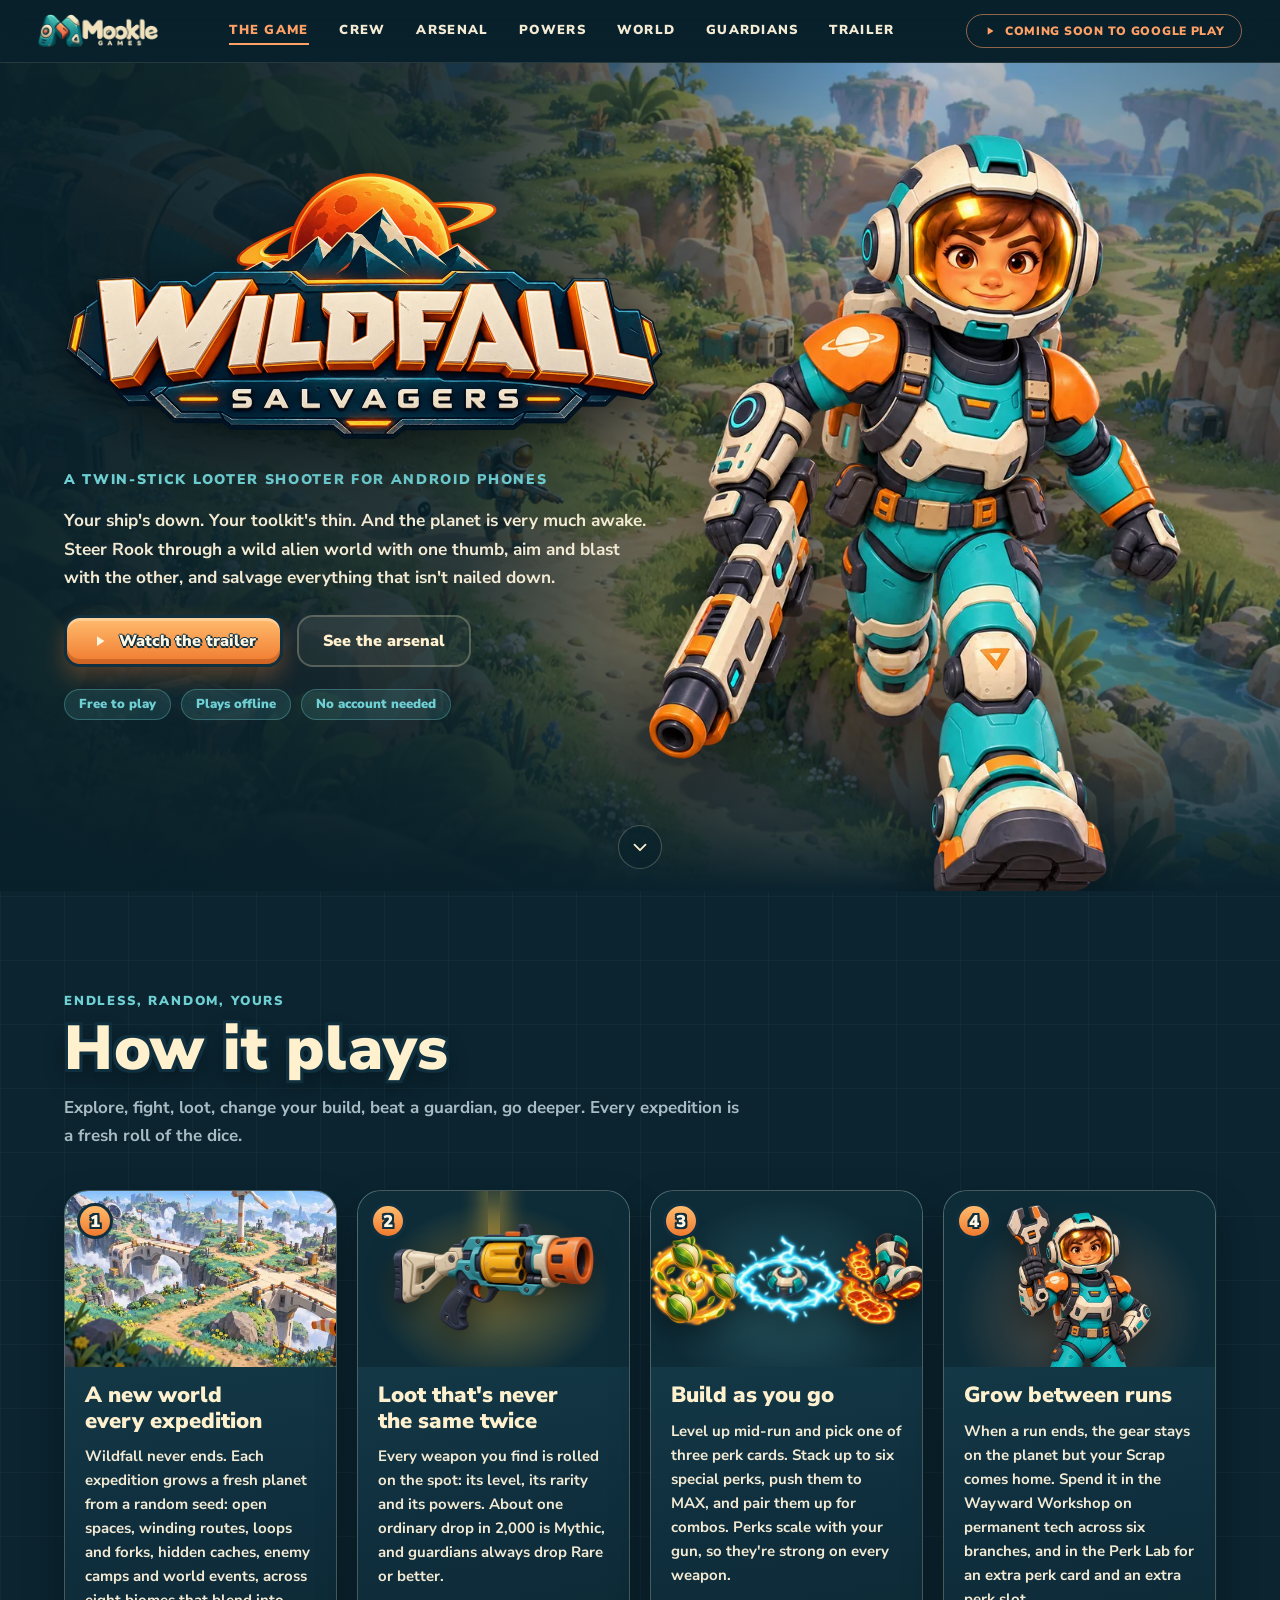
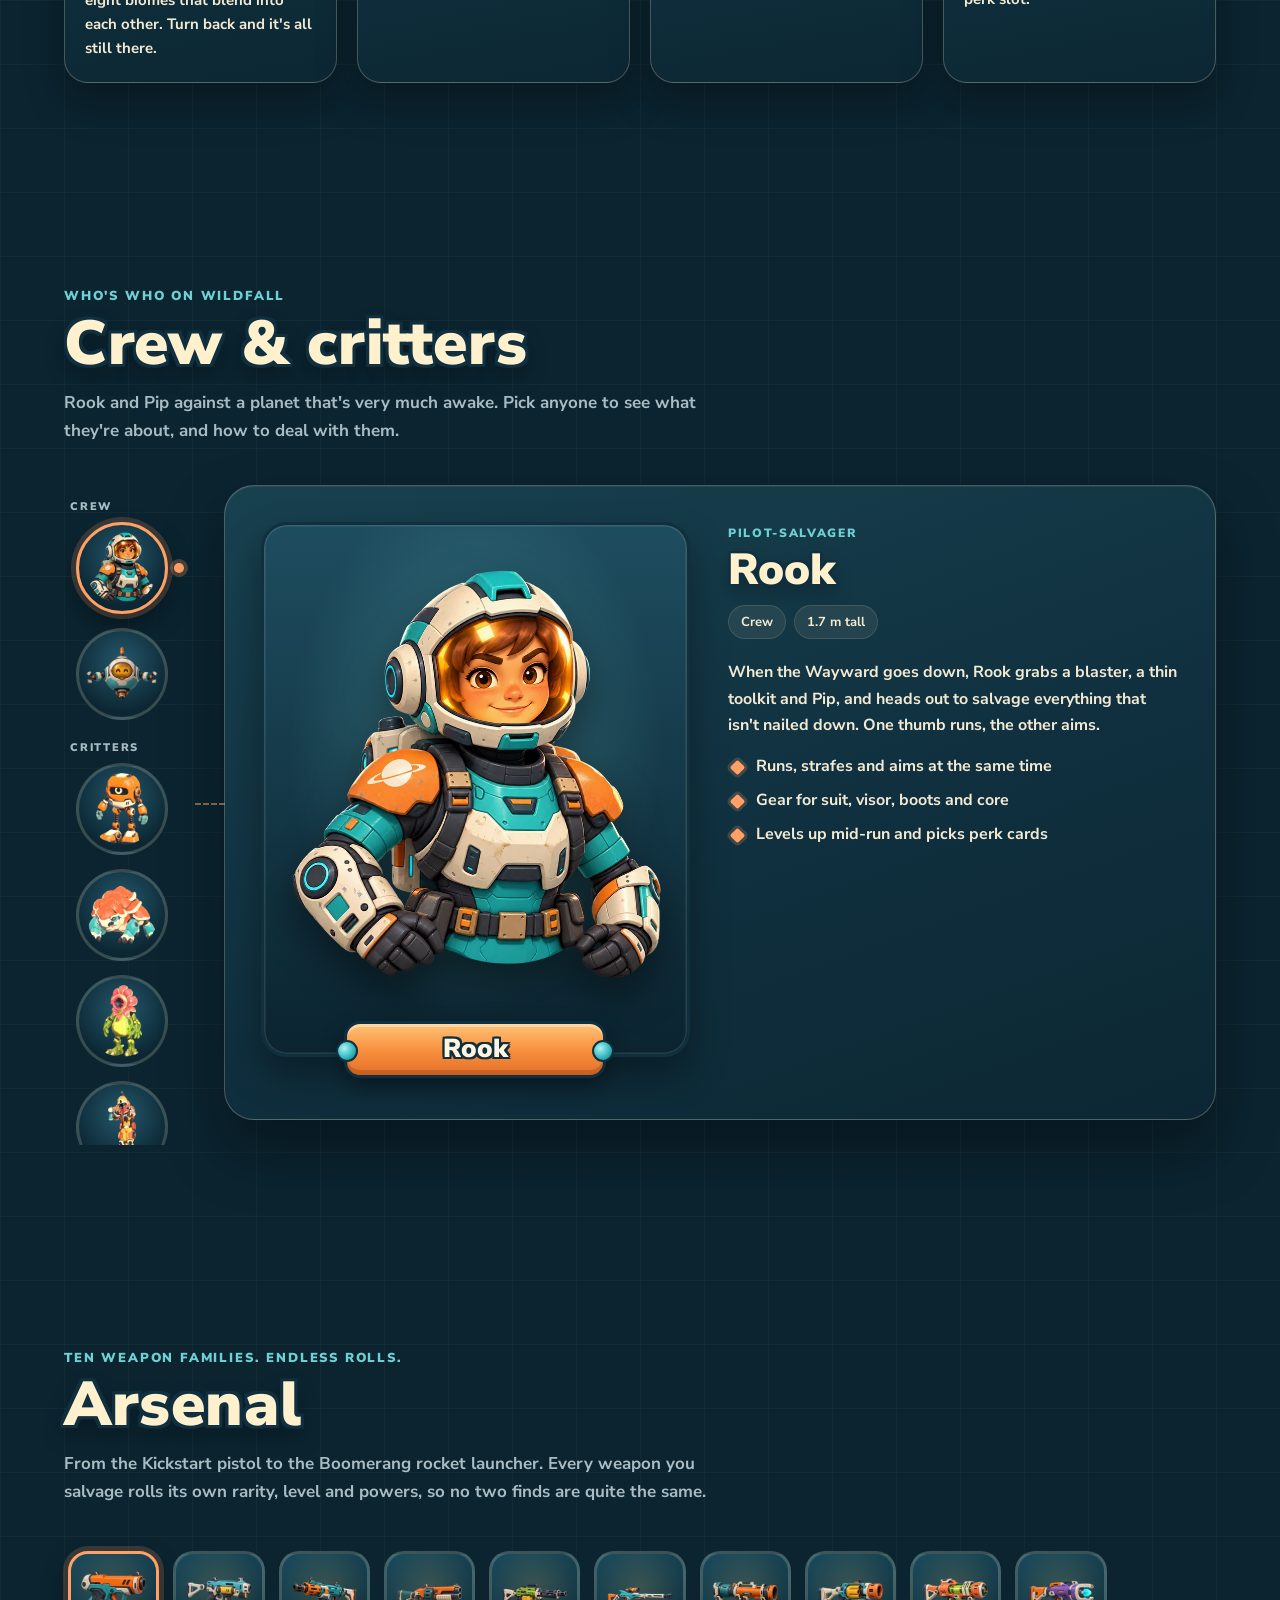
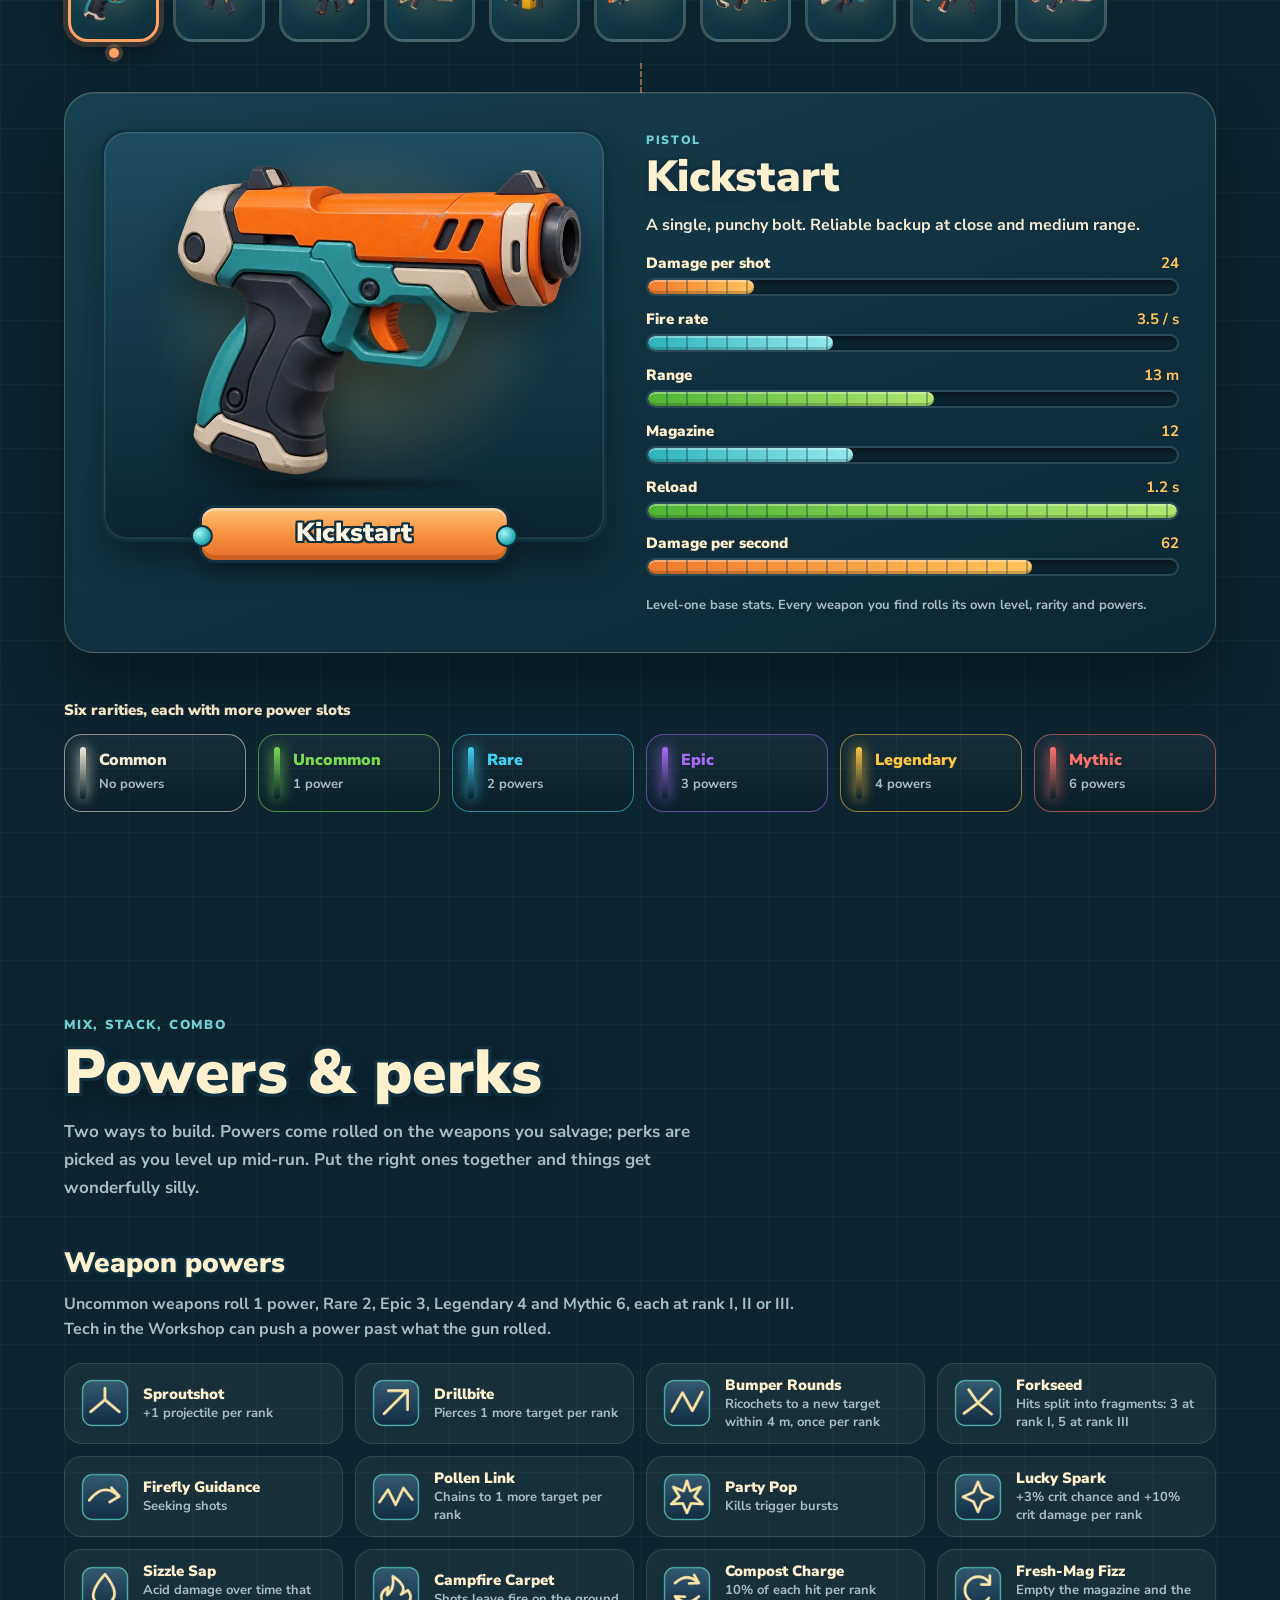
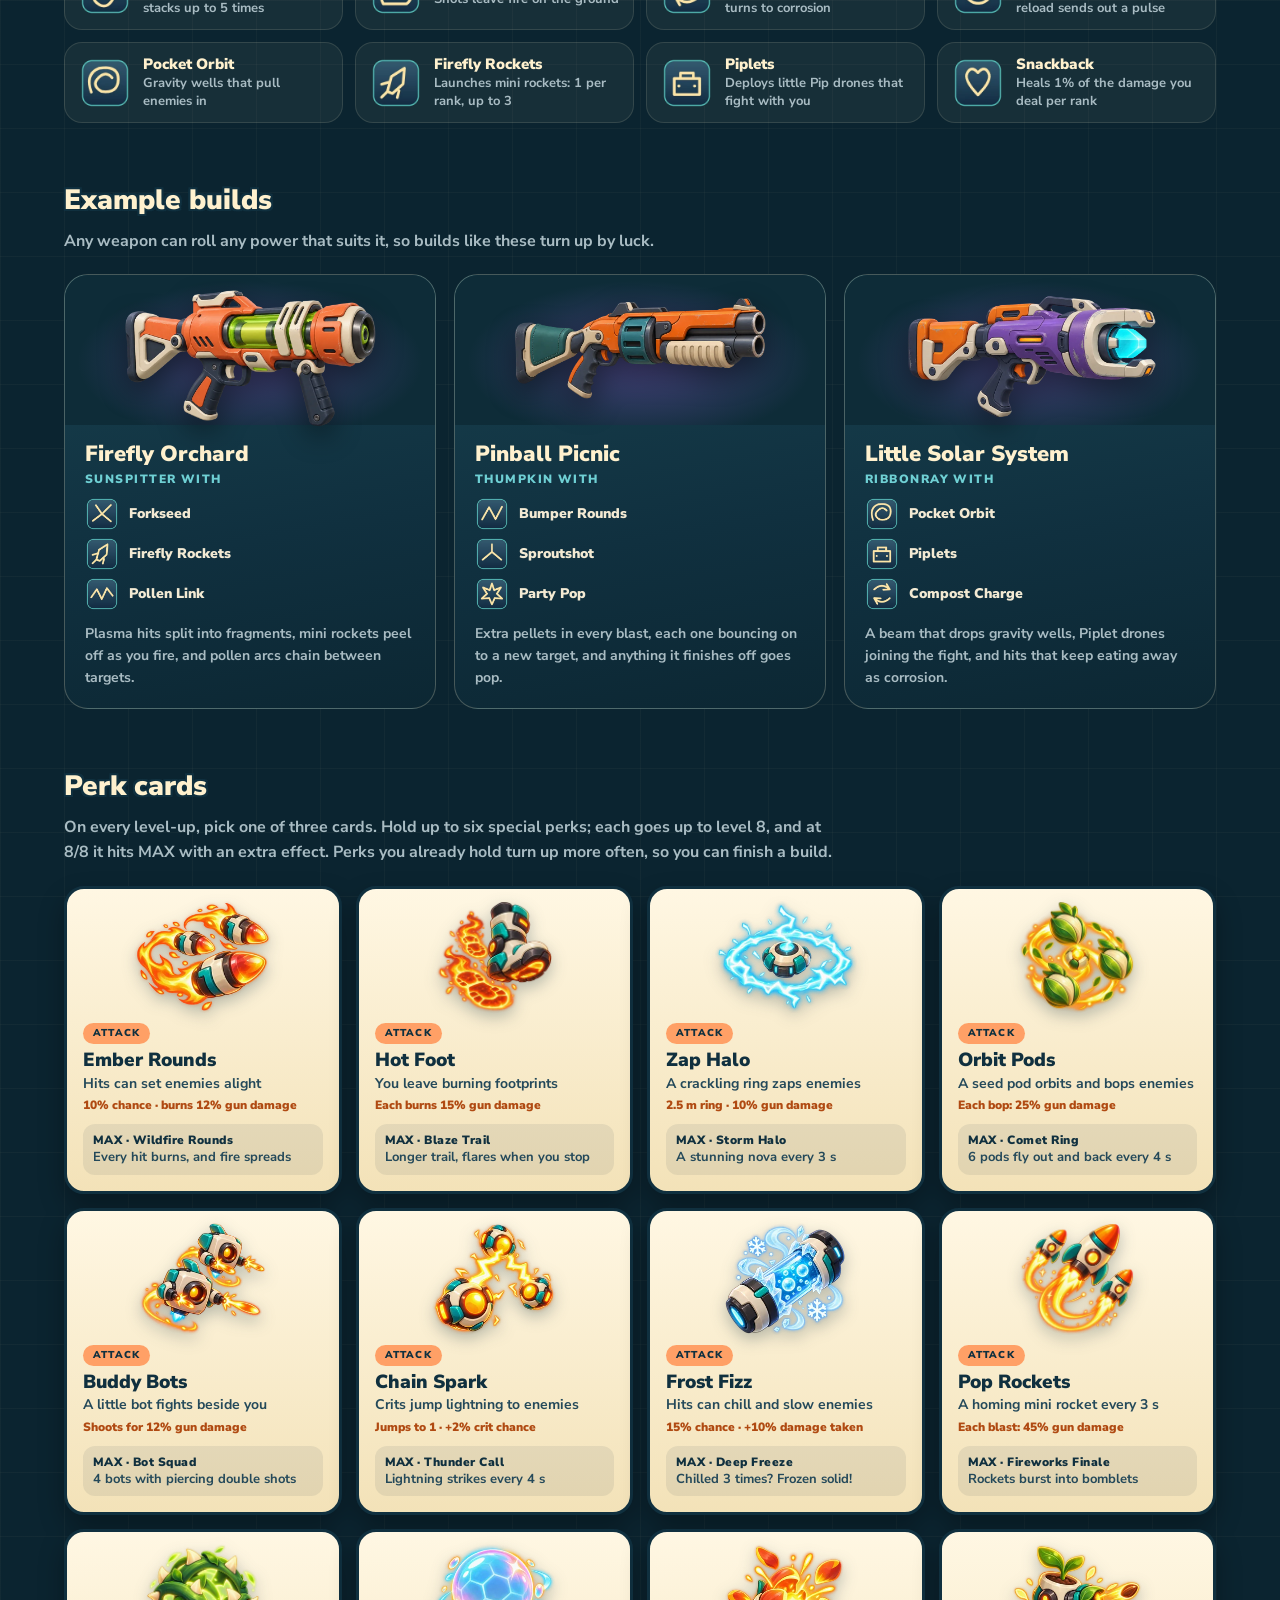
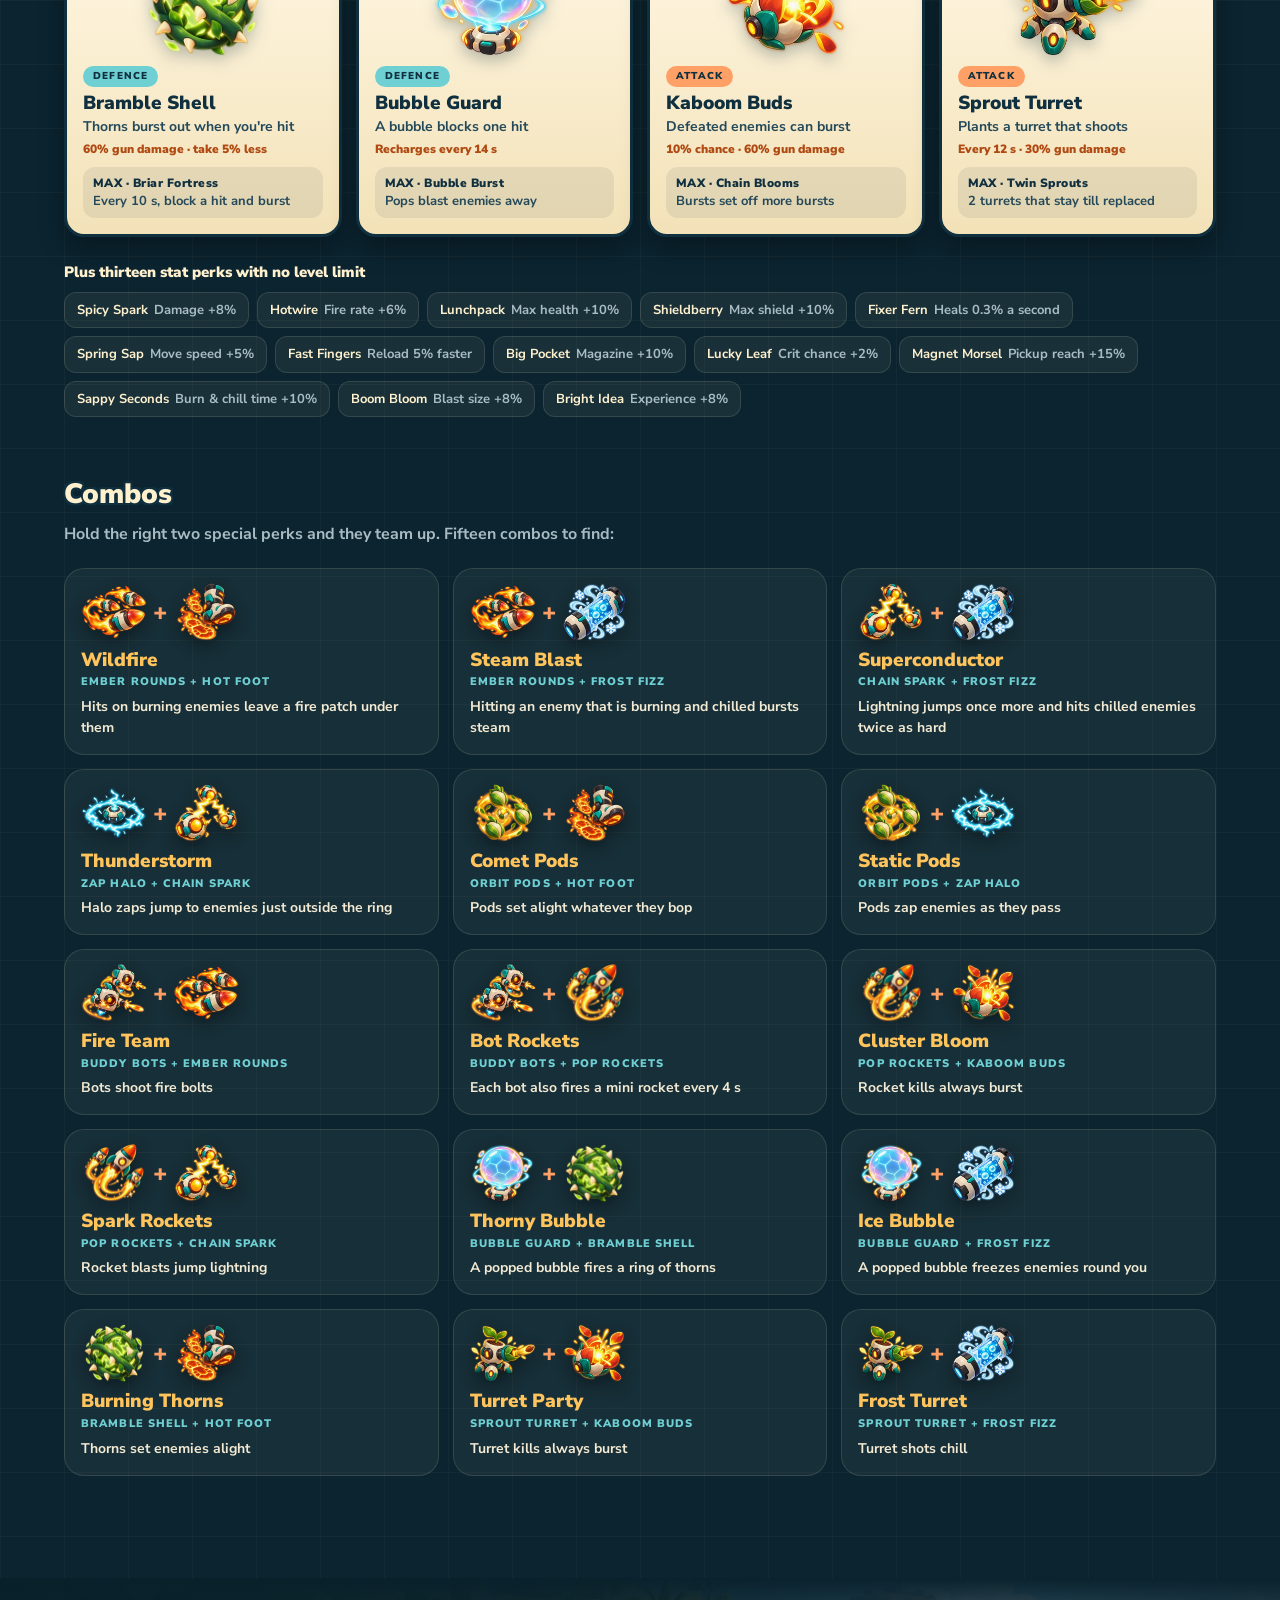
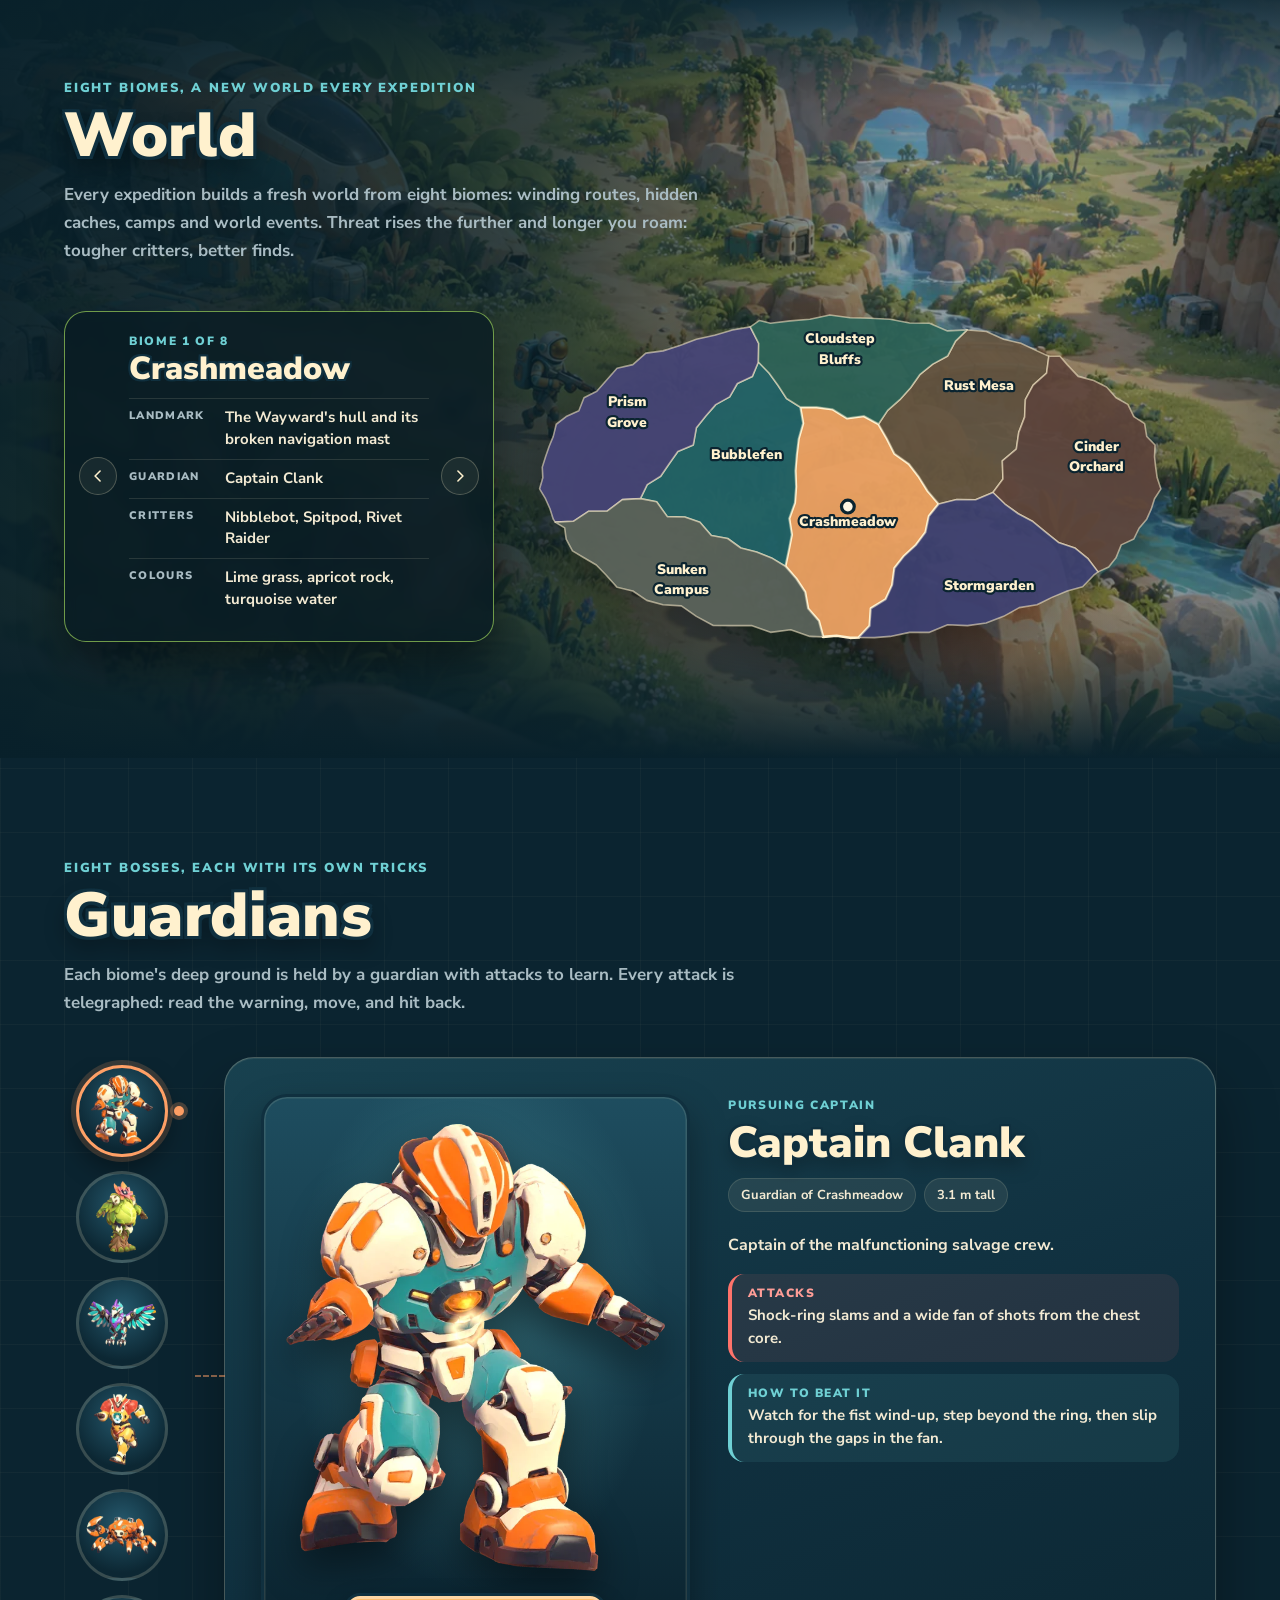
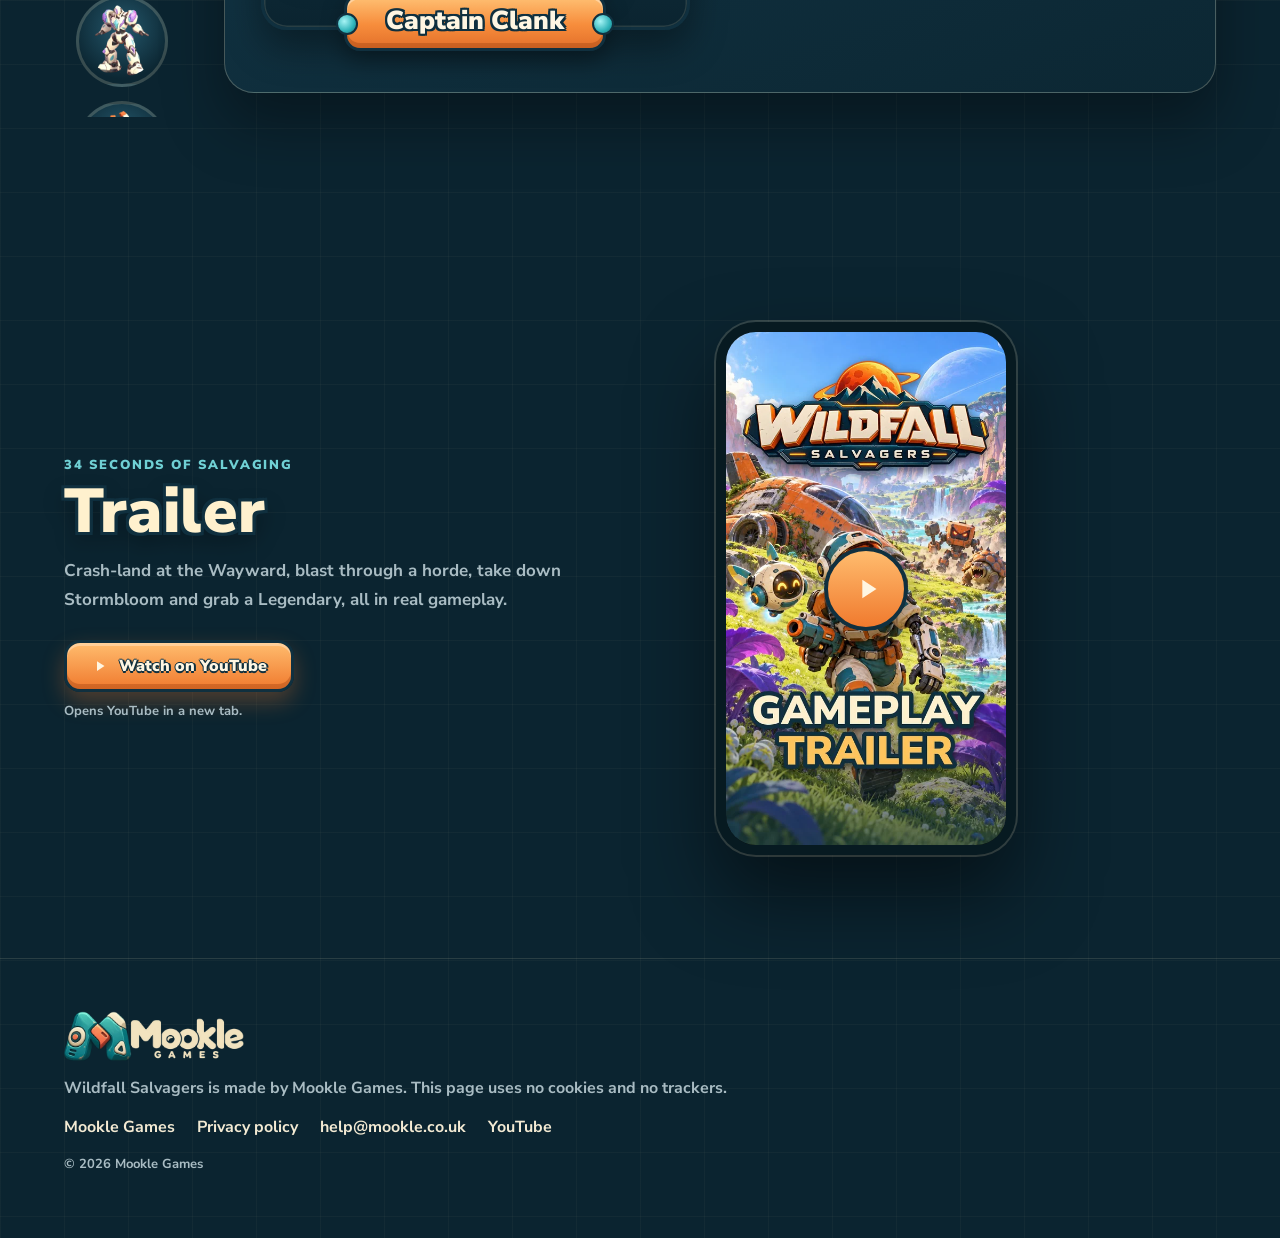
==== commit 36253830: "Wildfall page: posed characters, top bar only, and two new sections - The critters and guardians are" ====
--- a/wildfall/index.html
+++ b/wildfall/index.html
@@ -20,15 +20,6 @@
 <body>
 <a class="skip" href="#main">Skip to content</a>
 
-<nav class="rail" aria-label="Sections">
-  <a class="rail-home" href="/" aria-label="Mookle Games home"><img src="img/mookle-m.webp" alt="" width="52" height="38"></a>
-  <a href="#game" data-nav="game" title="The game"><svg aria-hidden="true"><use href="#i-home"/></svg><span class="sr">The game</span></a>
-  <a href="#crew" data-nav="crew" title="Crew and critters"><svg aria-hidden="true"><use href="#i-crew"/></svg><span class="sr">Crew and critters</span></a>
-  <a href="#arsenal" data-nav="arsenal" title="Arsenal"><svg aria-hidden="true"><use href="#i-aim"/></svg><span class="sr">Arsenal</span></a>
-  <a href="#world" data-nav="world" title="World"><svg aria-hidden="true"><use href="#i-map"/></svg><span class="sr">World</span></a>
-  <a href="#guardians" data-nav="guardians" title="Guardians"><svg aria-hidden="true"><use href="#i-crown"/></svg><span class="sr">Guardians</span></a>
-  <a href="#trailer" data-nav="trailer" title="Trailer"><svg aria-hidden="true"><use href="#i-play"/></svg><span class="sr">Trailer</span></a>
-</nav>
 
 <header class="top">
   <a class="brand" href="/"><img src="img/mookle-logo.webp" alt="Mookle Games" width="130" height="37"></a>
@@ -36,11 +27,12 @@
     <a href="#game" data-nav="game">The game</a>
     <a href="#crew" data-nav="crew">Crew</a>
     <a href="#arsenal" data-nav="arsenal">Arsenal</a>
+    <a href="#powers" data-nav="powers">Powers</a>
     <a href="#world" data-nav="world">World</a>
     <a href="#guardians" data-nav="guardians">Guardians</a>
     <a href="#trailer" data-nav="trailer">Trailer</a>
   </nav>
-  <span class="soon"><svg aria-hidden="true"><use href="#i-play"/></svg>Coming soon to Google Play</span>
+  <span class="soon"><svg aria-hidden="true"><use href="#i-play"/></svg><span>Coming soon<span class="soon-where"> to Google Play</span></span></span>
 </header>
 
 <main id="main">
@@ -64,6 +56,40 @@
     <a class="scroll-cue" href="#crew" aria-label="Scroll to the crew"><svg aria-hidden="true"><use href="#i-down"/></svg></a>
   </section>
 
+  <section id="how" class="sec how" data-navkey="game" aria-labelledby="how-title">
+    <header class="sec-head">
+      <p class="eyebrow">Endless, random, yours</p>
+      <h2 id="how-title">How it plays</h2>
+      <p class="sec-lead">Explore, fight, loot, change your build, beat a guardian, go deeper. Every expedition is a fresh roll of the dice.</p>
+    </header>
+    <ol class="loop">
+      <li class="step">
+        <figure class="step-art art-world"><img src="img/BI06-s.webp" alt="Cloudstep Bluffs, one of the eight biomes" width="520" height="293" loading="lazy" decoding="async"></figure>
+        <span class="step-n">1</span>
+        <h3>A new world every expedition</h3>
+        <p>Wildfall never ends. Each expedition grows a fresh planet from a random seed: open spaces, winding routes, loops and forks, hidden caches, enemy camps and world events, across eight biomes that blend into each other. Turn back and it's all still there.</p>
+      </li>
+      <li class="step">
+        <figure class="step-art art-loot"><img src="img/WP08.webp" alt="A Pebblepop grenade launcher" width="900" height="607" loading="lazy" decoding="async"></figure>
+        <span class="step-n">2</span>
+        <h3>Loot that's never the same twice</h3>
+        <p>Every weapon you find is rolled on the spot: its level, its rarity and its powers. About one ordinary drop in 2,000 is Mythic, and guardians always drop Rare or better.</p>
+      </li>
+      <li class="step">
+        <figure class="step-art art-build"><img src="img/PK04.webp" alt="Orbit Pods perk" width="240" height="232" loading="lazy" decoding="async"><img src="img/PK03.webp" alt="Zap Halo perk" width="240" height="189" loading="lazy" decoding="async"><img src="img/PK02.webp" alt="Hot Foot perk" width="240" height="231" loading="lazy" decoding="async"></figure>
+        <span class="step-n">3</span>
+        <h3>Build as you go</h3>
+        <p>Level up mid-run and pick one of three perk cards. Stack up to six special perks, push them to MAX, and pair them up for combos. Perks scale with your gun, so they're strong on every weapon.</p>
+      </li>
+      <li class="step">
+        <figure class="step-art art-grow"><img src="img/rook-workshop.webp" alt="Rook at the Wayward Workshop" width="478" height="560" loading="lazy" decoding="async"></figure>
+        <span class="step-n">4</span>
+        <h3>Grow between runs</h3>
+        <p>When a run ends, the gear stays on the planet but your Scrap comes home. Spend it in the Wayward Workshop on permanent tech across six branches, and in the Perk Lab for an extra perk card and an extra perk slot.</p>
+      </li>
+    </ol>
+  </section>
+
   <section id="crew" class="sec" aria-labelledby="crew-title">
     <header class="sec-head">
       <p class="eyebrow">Who's who on Wildfall</p>
@@ -95,6 +121,287 @@
         <li style="--r:#a86bf5"><b>Epic</b><span>3 powers</span></li>
         <li style="--r:#ffc740"><b>Legendary</b><span>4 powers</span></li>
         <li style="--r:#ff736b"><b>Mythic</b><span>6 powers</span></li>
+      </ul>
+    </div>
+  </section>
+
+  <section id="powers" class="sec powers" aria-labelledby="powers-title">
+    <header class="sec-head">
+      <p class="eyebrow">Mix, stack, combo</p>
+      <h2 id="powers-title">Powers &amp; perks</h2>
+      <p class="sec-lead">Two ways to build. Powers come rolled on the weapons you salvage; perks are picked as you level up mid-run. Put the right ones together and things get wonderfully silly.</p>
+    </header>
+
+    <div class="block">
+      <h3 class="block-title">Weapon powers</h3>
+      <p class="block-lead">Uncommon weapons roll 1 power, Rare 2, Epic 3, Legendary 4 and Mythic 6, each at rank I, II or III. Tech in the Workshop can push a power past what the gun rolled.</p>
+      <ul class="power-grid">
+        <li class="power"><img src="img/P01.webp" alt="" width="128" height="128" loading="lazy" decoding="async"><b>Sproutshot</b><span>+1 projectile per rank</span></li>
+        <li class="power"><img src="img/P02.webp" alt="" width="128" height="128" loading="lazy" decoding="async"><b>Drillbite</b><span>Pierces 1 more target per rank</span></li>
+        <li class="power"><img src="img/P03.webp" alt="" width="128" height="128" loading="lazy" decoding="async"><b>Bumper Rounds</b><span>Ricochets to a new target within 4 m, once per rank</span></li>
+        <li class="power"><img src="img/P04.webp" alt="" width="128" height="128" loading="lazy" decoding="async"><b>Forkseed</b><span>Hits split into fragments: 3 at rank I, 5 at rank III</span></li>
+        <li class="power"><img src="img/P05.webp" alt="" width="128" height="128" loading="lazy" decoding="async"><b>Firefly Guidance</b><span>Seeking shots</span></li>
+        <li class="power"><img src="img/P06.webp" alt="" width="128" height="128" loading="lazy" decoding="async"><b>Pollen Link</b><span>Chains to 1 more target per rank</span></li>
+        <li class="power"><img src="img/P07.webp" alt="" width="128" height="128" loading="lazy" decoding="async"><b>Party Pop</b><span>Kills trigger bursts</span></li>
+        <li class="power"><img src="img/P08.webp" alt="" width="128" height="128" loading="lazy" decoding="async"><b>Lucky Spark</b><span>+3% crit chance and +10% crit damage per rank</span></li>
+        <li class="power"><img src="img/P09.webp" alt="" width="128" height="128" loading="lazy" decoding="async"><b>Sizzle Sap</b><span>Acid damage over time that stacks up to 5 times</span></li>
+        <li class="power"><img src="img/P10.webp" alt="" width="128" height="128" loading="lazy" decoding="async"><b>Campfire Carpet</b><span>Shots leave fire on the ground</span></li>
+        <li class="power"><img src="img/P11.webp" alt="" width="128" height="128" loading="lazy" decoding="async"><b>Compost Charge</b><span>10% of each hit per rank turns to corrosion</span></li>
+        <li class="power"><img src="img/P12.webp" alt="" width="128" height="128" loading="lazy" decoding="async"><b>Fresh-Mag Fizz</b><span>Empty the magazine and the reload sends out a pulse</span></li>
+        <li class="power"><img src="img/P13.webp" alt="" width="128" height="128" loading="lazy" decoding="async"><b>Pocket Orbit</b><span>Gravity wells that pull enemies in</span></li>
+        <li class="power"><img src="img/P14.webp" alt="" width="128" height="128" loading="lazy" decoding="async"><b>Firefly Rockets</b><span>Launches mini rockets: 1 per rank, up to 3</span></li>
+        <li class="power"><img src="img/P15.webp" alt="" width="128" height="128" loading="lazy" decoding="async"><b>Piplets</b><span>Deploys little Pip drones that fight with you</span></li>
+        <li class="power"><img src="img/P16.webp" alt="" width="128" height="128" loading="lazy" decoding="async"><b>Snackback</b><span>Heals 1% of the damage you deal per rank</span></li>
+      </ul>
+    </div>
+
+    <div class="block">
+      <h3 class="block-title">Example builds</h3>
+      <p class="block-lead">Any weapon can roll any power that suits it, so builds like these turn up by luck.</p>
+      <ul class="builds">
+        <li class="build">
+          <figure><img src="img/WP09.webp" alt="Sunspitter" width="900" height="608" loading="lazy" decoding="async"></figure>
+          <div>
+            <h4>Firefly Orchard</h4>
+            <p class="build-gun">Sunspitter with</p>
+            <ul class="build-powers"><li><img src="img/P04.webp" alt="" width="128" height="128" loading="lazy" decoding="async">Forkseed</li><li><img src="img/P14.webp" alt="" width="128" height="128" loading="lazy" decoding="async">Firefly Rockets</li><li><img src="img/P06.webp" alt="" width="128" height="128" loading="lazy" decoding="async">Pollen Link</li></ul>
+            <p>Plasma hits split into fragments, mini rockets peel off as you fire, and pollen arcs chain between targets.</p>
+          </div>
+        </li>
+        <li class="build">
+          <figure><img src="img/WP04.webp" alt="Thumpkin" width="900" height="411" loading="lazy" decoding="async"></figure>
+          <div>
+            <h4>Pinball Picnic</h4>
+            <p class="build-gun">Thumpkin with</p>
+            <ul class="build-powers"><li><img src="img/P03.webp" alt="" width="128" height="128" loading="lazy" decoding="async">Bumper Rounds</li><li><img src="img/P01.webp" alt="" width="128" height="128" loading="lazy" decoding="async">Sproutshot</li><li><img src="img/P07.webp" alt="" width="128" height="128" loading="lazy" decoding="async">Party Pop</li></ul>
+            <p>Extra pellets in every blast, each one bouncing on to a new target, and anything it finishes off goes pop.</p>
+          </div>
+        </li>
+        <li class="build">
+          <figure><img src="img/WP10.webp" alt="Ribbonray" width="900" height="579" loading="lazy" decoding="async"></figure>
+          <div>
+            <h4>Little Solar System</h4>
+            <p class="build-gun">Ribbonray with</p>
+            <ul class="build-powers"><li><img src="img/P13.webp" alt="" width="128" height="128" loading="lazy" decoding="async">Pocket Orbit</li><li><img src="img/P15.webp" alt="" width="128" height="128" loading="lazy" decoding="async">Piplets</li><li><img src="img/P11.webp" alt="" width="128" height="128" loading="lazy" decoding="async">Compost Charge</li></ul>
+            <p>A beam that drops gravity wells, Piplet drones joining the fight, and hits that keep eating away as corrosion.</p>
+          </div>
+        </li>
+      </ul>
+    </div>
+
+    <div class="block">
+      <h3 class="block-title">Perk cards</h3>
+      <p class="block-lead">On every level-up, pick one of three cards. Hold up to six special perks; each goes up to level 8, and at 8/8 it hits MAX with an extra effect. Perks you already hold turn up more often, so you can finish a build.</p>
+      <ul class="perk-grid">
+        <li class="perk ">
+          <figure><img src="img/PK01.webp" alt="" width="240" height="196" loading="lazy" decoding="async"></figure>
+          <p class="perk-cat">Attack</p>
+          <h4>Ember Rounds</h4>
+          <p class="perk-line">Hits can set enemies alight</p>
+          <p class="perk-num">10% chance · burns 12% gun damage</p>
+          <p class="perk-max"><b>MAX · Wildfire Rounds</b>Every hit burns, and fire spreads</p>
+        </li>
+        <li class="perk ">
+          <figure><img src="img/PK02.webp" alt="" width="240" height="231" loading="lazy" decoding="async"></figure>
+          <p class="perk-cat">Attack</p>
+          <h4>Hot Foot</h4>
+          <p class="perk-line">You leave burning footprints</p>
+          <p class="perk-num">Each burns 15% gun damage</p>
+          <p class="perk-max"><b>MAX · Blaze Trail</b>Longer trail, flares when you stop</p>
+        </li>
+        <li class="perk ">
+          <figure><img src="img/PK03.webp" alt="" width="240" height="189" loading="lazy" decoding="async"></figure>
+          <p class="perk-cat">Attack</p>
+          <h4>Zap Halo</h4>
+          <p class="perk-line">A crackling ring zaps enemies</p>
+          <p class="perk-num">2.5 m ring · 10% gun damage</p>
+          <p class="perk-max"><b>MAX · Storm Halo</b>A stunning nova every 3 s</p>
+        </li>
+        <li class="perk ">
+          <figure><img src="img/PK04.webp" alt="" width="240" height="232" loading="lazy" decoding="async"></figure>
+          <p class="perk-cat">Attack</p>
+          <h4>Orbit Pods</h4>
+          <p class="perk-line">A seed pod orbits and bops enemies</p>
+          <p class="perk-num">Each bop: 25% gun damage</p>
+          <p class="perk-max"><b>MAX · Comet Ring</b>6 pods fly out and back every 4 s</p>
+        </li>
+        <li class="perk ">
+          <figure><img src="img/PK05.webp" alt="" width="240" height="211" loading="lazy" decoding="async"></figure>
+          <p class="perk-cat">Attack</p>
+          <h4>Buddy Bots</h4>
+          <p class="perk-line">A little bot fights beside you</p>
+          <p class="perk-num">Shoots for 12% gun damage</p>
+          <p class="perk-max"><b>MAX · Bot Squad</b>4 bots with piercing double shots</p>
+        </li>
+        <li class="perk ">
+          <figure><img src="img/PK06.webp" alt="" width="240" height="217" loading="lazy" decoding="async"></figure>
+          <p class="perk-cat">Attack</p>
+          <h4>Chain Spark</h4>
+          <p class="perk-line">Crits jump lightning to enemies</p>
+          <p class="perk-num">Jumps to 1 · +2% crit chance</p>
+          <p class="perk-max"><b>MAX · Thunder Call</b>Lightning strikes every 4 s</p>
+        </li>
+        <li class="perk ">
+          <figure><img src="img/PK07.webp" alt="" width="240" height="223" loading="lazy" decoding="async"></figure>
+          <p class="perk-cat">Attack</p>
+          <h4>Frost Fizz</h4>
+          <p class="perk-line">Hits can chill and slow enemies</p>
+          <p class="perk-num">15% chance · +10% damage taken</p>
+          <p class="perk-max"><b>MAX · Deep Freeze</b>Chilled 3 times? Frozen solid!</p>
+        </li>
+        <li class="perk ">
+          <figure><img src="img/PK08.webp" alt="" width="240" height="235" loading="lazy" decoding="async"></figure>
+          <p class="perk-cat">Attack</p>
+          <h4>Pop Rockets</h4>
+          <p class="perk-line">A homing mini rocket every 3 s</p>
+          <p class="perk-num">Each blast: 45% gun damage</p>
+          <p class="perk-max"><b>MAX · Fireworks Finale</b>Rockets burst into bomblets</p>
+        </li>
+        <li class="perk is-def">
+          <figure><img src="img/PK09.webp" alt="" width="240" height="235" loading="lazy" decoding="async"></figure>
+          <p class="perk-cat">Defence</p>
+          <h4>Bramble Shell</h4>
+          <p class="perk-line">Thorns burst out when you&#x27;re hit</p>
+          <p class="perk-num">60% gun damage · take 5% less</p>
+          <p class="perk-max"><b>MAX · Briar Fortress</b>Every 10 s, block a hit and burst</p>
+        </li>
+        <li class="perk is-def">
+          <figure><img src="img/PK10.webp" alt="" width="240" height="222" loading="lazy" decoding="async"></figure>
+          <p class="perk-cat">Defence</p>
+          <h4>Bubble Guard</h4>
+          <p class="perk-line">A bubble blocks one hit</p>
+          <p class="perk-num">Recharges every 14 s</p>
+          <p class="perk-max"><b>MAX · Bubble Burst</b>Pops blast enemies away</p>
+        </li>
+        <li class="perk ">
+          <figure><img src="img/PK11.webp" alt="" width="240" height="223" loading="lazy" decoding="async"></figure>
+          <p class="perk-cat">Attack</p>
+          <h4>Kaboom Buds</h4>
+          <p class="perk-line">Defeated enemies can burst</p>
+          <p class="perk-num">10% chance · 60% gun damage</p>
+          <p class="perk-max"><b>MAX · Chain Blooms</b>Bursts set off more bursts</p>
+        </li>
+        <li class="perk ">
+          <figure><img src="img/PK12.webp" alt="" width="240" height="206" loading="lazy" decoding="async"></figure>
+          <p class="perk-cat">Attack</p>
+          <h4>Sprout Turret</h4>
+          <p class="perk-line">Plants a turret that shoots</p>
+          <p class="perk-num">Every 12 s · 30% gun damage</p>
+          <p class="perk-max"><b>MAX · Twin Sprouts</b>2 turrets that stay till replaced</p>
+        </li>
+      </ul>
+      <p class="stats-title">Plus thirteen stat perks with no level limit</p>
+      <ul class="stat-chips">
+        <li><b>Spicy Spark</b>Damage +8%</li>
+        <li><b>Hotwire</b>Fire rate +6%</li>
+        <li><b>Lunchpack</b>Max health +10%</li>
+        <li><b>Shieldberry</b>Max shield +10%</li>
+        <li><b>Fixer Fern</b>Heals 0.3% a second</li>
+        <li><b>Spring Sap</b>Move speed +5%</li>
+        <li><b>Fast Fingers</b>Reload 5% faster</li>
+        <li><b>Big Pocket</b>Magazine +10%</li>
+        <li><b>Lucky Leaf</b>Crit chance +2%</li>
+        <li><b>Magnet Morsel</b>Pickup reach +15%</li>
+        <li><b>Sappy Seconds</b>Burn &amp; chill time +10%</li>
+        <li><b>Boom Bloom</b>Blast size +8%</li>
+        <li><b>Bright Idea</b>Experience +8%</li>
+      </ul>
+    </div>
+
+    <div class="block">
+      <h3 class="block-title">Combos</h3>
+      <p class="block-lead">Hold the right two special perks and they team up. Fifteen combos to find:</p>
+      <ul class="combo-grid">
+        <li class="combo">
+          <div class="combo-pair"><img src="img/PK01.webp" alt="Ember Rounds" width="240" height="196" loading="lazy" decoding="async"><span aria-hidden="true">+</span><img src="img/PK02.webp" alt="Hot Foot" width="240" height="231" loading="lazy" decoding="async"></div>
+          <h4>Wildfire</h4>
+          <p class="combo-of">Ember Rounds + Hot Foot</p>
+          <p>Hits on burning enemies leave a fire patch under them</p>
+        </li>
+        <li class="combo">
+          <div class="combo-pair"><img src="img/PK01.webp" alt="Ember Rounds" width="240" height="196" loading="lazy" decoding="async"><span aria-hidden="true">+</span><img src="img/PK07.webp" alt="Frost Fizz" width="240" height="223" loading="lazy" decoding="async"></div>
+          <h4>Steam Blast</h4>
+          <p class="combo-of">Ember Rounds + Frost Fizz</p>
+          <p>Hitting an enemy that is burning and chilled bursts steam</p>
+        </li>
+        <li class="combo">
+          <div class="combo-pair"><img src="img/PK06.webp" alt="Chain Spark" width="240" height="217" loading="lazy" decoding="async"><span aria-hidden="true">+</span><img src="img/PK07.webp" alt="Frost Fizz" width="240" height="223" loading="lazy" decoding="async"></div>
+          <h4>Superconductor</h4>
+          <p class="combo-of">Chain Spark + Frost Fizz</p>
+          <p>Lightning jumps once more and hits chilled enemies twice as hard</p>
+        </li>
+        <li class="combo">
+          <div class="combo-pair"><img src="img/PK03.webp" alt="Zap Halo" width="240" height="189" loading="lazy" decoding="async"><span aria-hidden="true">+</span><img src="img/PK06.webp" alt="Chain Spark" width="240" height="217" loading="lazy" decoding="async"></div>
+          <h4>Thunderstorm</h4>
+          <p class="combo-of">Zap Halo + Chain Spark</p>
+          <p>Halo zaps jump to enemies just outside the ring</p>
+        </li>
+        <li class="combo">
+          <div class="combo-pair"><img src="img/PK04.webp" alt="Orbit Pods" width="240" height="232" loading="lazy" decoding="async"><span aria-hidden="true">+</span><img src="img/PK02.webp" alt="Hot Foot" width="240" height="231" loading="lazy" decoding="async"></div>
+          <h4>Comet Pods</h4>
+          <p class="combo-of">Orbit Pods + Hot Foot</p>
+          <p>Pods set alight whatever they bop</p>
+        </li>
+        <li class="combo">
+          <div class="combo-pair"><img src="img/PK04.webp" alt="Orbit Pods" width="240" height="232" loading="lazy" decoding="async"><span aria-hidden="true">+</span><img src="img/PK03.webp" alt="Zap Halo" width="240" height="189" loading="lazy" decoding="async"></div>
+          <h4>Static Pods</h4>
+          <p class="combo-of">Orbit Pods + Zap Halo</p>
+          <p>Pods zap enemies as they pass</p>
+        </li>
+        <li class="combo">
+          <div class="combo-pair"><img src="img/PK05.webp" alt="Buddy Bots" width="240" height="211" loading="lazy" decoding="async"><span aria-hidden="true">+</span><img src="img/PK01.webp" alt="Ember Rounds" width="240" height="196" loading="lazy" decoding="async"></div>
+          <h4>Fire Team</h4>
+          <p class="combo-of">Buddy Bots + Ember Rounds</p>
+          <p>Bots shoot fire bolts</p>
+        </li>
+        <li class="combo">
+          <div class="combo-pair"><img src="img/PK05.webp" alt="Buddy Bots" width="240" height="211" loading="lazy" decoding="async"><span aria-hidden="true">+</span><img src="img/PK08.webp" alt="Pop Rockets" width="240" height="235" loading="lazy" decoding="async"></div>
+          <h4>Bot Rockets</h4>
+          <p class="combo-of">Buddy Bots + Pop Rockets</p>
+          <p>Each bot also fires a mini rocket every 4 s</p>
+        </li>
+        <li class="combo">
+          <div class="combo-pair"><img src="img/PK08.webp" alt="Pop Rockets" width="240" height="235" loading="lazy" decoding="async"><span aria-hidden="true">+</span><img src="img/PK11.webp" alt="Kaboom Buds" width="240" height="223" loading="lazy" decoding="async"></div>
+          <h4>Cluster Bloom</h4>
+          <p class="combo-of">Pop Rockets + Kaboom Buds</p>
+          <p>Rocket kills always burst</p>
+        </li>
+        <li class="combo">
+          <div class="combo-pair"><img src="img/PK08.webp" alt="Pop Rockets" width="240" height="235" loading="lazy" decoding="async"><span aria-hidden="true">+</span><img src="img/PK06.webp" alt="Chain Spark" width="240" height="217" loading="lazy" decoding="async"></div>
+          <h4>Spark Rockets</h4>
+          <p class="combo-of">Pop Rockets + Chain Spark</p>
+          <p>Rocket blasts jump lightning</p>
+        </li>
+        <li class="combo">
+          <div class="combo-pair"><img src="img/PK10.webp" alt="Bubble Guard" width="240" height="222" loading="lazy" decoding="async"><span aria-hidden="true">+</span><img src="img/PK09.webp" alt="Bramble Shell" width="240" height="235" loading="lazy" decoding="async"></div>
+          <h4>Thorny Bubble</h4>
+          <p class="combo-of">Bubble Guard + Bramble Shell</p>
+          <p>A popped bubble fires a ring of thorns</p>
+        </li>
+        <li class="combo">
+          <div class="combo-pair"><img src="img/PK10.webp" alt="Bubble Guard" width="240" height="222" loading="lazy" decoding="async"><span aria-hidden="true">+</span><img src="img/PK07.webp" alt="Frost Fizz" width="240" height="223" loading="lazy" decoding="async"></div>
+          <h4>Ice Bubble</h4>
+          <p class="combo-of">Bubble Guard + Frost Fizz</p>
+          <p>A popped bubble freezes enemies round you</p>
+        </li>
+        <li class="combo">
+          <div class="combo-pair"><img src="img/PK09.webp" alt="Bramble Shell" width="240" height="235" loading="lazy" decoding="async"><span aria-hidden="true">+</span><img src="img/PK02.webp" alt="Hot Foot" width="240" height="231" loading="lazy" decoding="async"></div>
+          <h4>Burning Thorns</h4>
+          <p class="combo-of">Bramble Shell + Hot Foot</p>
+          <p>Thorns set enemies alight</p>
+        </li>
+        <li class="combo">
+          <div class="combo-pair"><img src="img/PK12.webp" alt="Sprout Turret" width="240" height="206" loading="lazy" decoding="async"><span aria-hidden="true">+</span><img src="img/PK11.webp" alt="Kaboom Buds" width="240" height="223" loading="lazy" decoding="async"></div>
+          <h4>Turret Party</h4>
+          <p class="combo-of">Sprout Turret + Kaboom Buds</p>
+          <p>Turret kills always burst</p>
+        </li>
+        <li class="combo">
+          <div class="combo-pair"><img src="img/PK12.webp" alt="Sprout Turret" width="240" height="206" loading="lazy" decoding="async"><span aria-hidden="true">+</span><img src="img/PK07.webp" alt="Frost Fizz" width="240" height="223" loading="lazy" decoding="async"></div>
+          <h4>Frost Turret</h4>
+          <p class="combo-of">Sprout Turret + Frost Fizz</p>
+          <p>Turret shots chill</p>
+        </li>
       </ul>
     </div>
   </section>
--- a/wildfall/style.css
+++ b/wildfall/style.css
@@ -1,5 +1,5 @@
 /* Wildfall Salvagers page: the game's own look (the HUD's navy, cream, teal and orange, Nunito Sans) laid out like a
-   game site: a section rail, pickers driving big cards, a biome map. One deliberate dark look. */
+   game site: a top bar, pickers driving big cards, a biome map. One deliberate dark look. */
 
 @font-face { font-family: "NS"; src: url("fonts/NunitoSans-900.ttf") format("truetype"); font-weight: 900; font-display: swap; }
 @font-face { font-family: "NS"; src: url("fonts/NunitoSans-700.ttf") format("truetype"); font-weight: 700; font-display: swap; }
@@ -9,7 +9,6 @@
   --line: rgba(255, 241, 206, .12); --line-2: rgba(255, 241, 206, .24);
   --cream: #fff1ce; --text: #f3ead3; --muted: #a9bcc3;
   --teal: #6fd0d4; --teal-2: #2fb3b9; --orange: #ffa066; --orange-2: #f07a2e; --gold: #ffc45c;
-  --rail: 84px;
   --ink-outline: 0 2px 0 var(--navy), 2px 0 0 var(--navy), 0 -2px 0 var(--navy), -2px 0 0 var(--navy),
                  2px 2px 0 var(--navy), -2px -2px 0 var(--navy), 2px -2px 0 var(--navy), -2px 2px 0 var(--navy);
   color-scheme: dark;
@@ -35,20 +34,9 @@
 .sprite { position: absolute; width: 0; height: 0; overflow: hidden; }
 :focus-visible { outline: 3px solid var(--teal); outline-offset: 3px; }
 
-/* ---------- the section rail and the top bar */
-.rail {
-  position: fixed; inset: 0 auto 0 0; z-index: 20; width: var(--rail);
-  display: flex; flex-direction: column; align-items: center; gap: 10px; padding: 18px 0;
-  background: rgba(8, 32, 42, .86); border-right: 1px solid var(--line); backdrop-filter: blur(8px);
-}
-.rail a { width: 46px; height: 46px; border-radius: 14px; display: grid; place-items: center; color: var(--muted); transition: color .2s, background .2s; }
-.rail a svg { width: 22px; height: 22px; }
-.rail a:hover, .rail a.is-active { color: var(--orange); background: rgba(255, 160, 102, .12); }
-.rail .rail-home { width: 62px; height: 52px; margin-bottom: 22px; background: none; }
-.rail .rail-home img { width: 52px; height: auto; }
-
+/* ---------- the top bar */
 .top {
-  position: sticky; top: 0; z-index: 15; margin-left: var(--rail);
+  position: sticky; top: 0; z-index: 15;
   display: flex; align-items: center; gap: 24px; padding: 14px clamp(20px, 3vw, 40px);
   background: linear-gradient(180deg, rgba(8, 32, 42, .94), rgba(8, 32, 42, .72)); backdrop-filter: blur(10px);
   border-bottom: 1px solid var(--line);
@@ -65,7 +53,6 @@
   border: 1.5px solid rgba(255, 160, 102, .55); color: var(--orange); font: 900 12px/1 "NS", sans-serif; letter-spacing: .06em; text-transform: uppercase;
 }
 .soon svg { width: 14px; height: 14px; }
-main, .foot { margin-left: var(--rail); }
 
 /* ---------- hero */
 .hero {
@@ -169,7 +156,7 @@
   background: radial-gradient(ellipse at 50% 42%, rgba(111, 208, 212, .34), transparent 62%), linear-gradient(180deg, #1e4d5f, var(--bg));
 }
 .portrait img, .pedestal img { max-width: 100%; max-height: 100%; object-fit: contain; filter: drop-shadow(0 18px 20px rgba(0, 0, 0, .45)); }
-.portrait img { height: 100%; }
+.portrait img { position: absolute; top: 26px; left: 22px; width: calc(100% - 44px); height: calc(100% - 82px); }   /* tall poses stay inside the 4:5 frame */
 .pedestal {
   aspect-ratio: 5 / 4; padding: 28px 22px 64px;
   background: radial-gradient(ellipse at 50% 46%, rgba(255, 196, 92, .30), transparent 58%), linear-gradient(180deg, #1e4d5f, var(--bg));
@@ -332,12 +319,110 @@
 .foot nav a:hover { color: var(--orange); }
 .copy { font-size: 13px; }
 
+/* ---------- how it plays */
+.loop { list-style: none; margin: 0; padding: 0; display: grid; grid-template-columns: repeat(4, minmax(0, 1fr)); gap: 20px; max-width: 1240px; }
+.step {
+  position: relative; display: grid; align-content: start; gap: 10px; padding-bottom: 22px; overflow: hidden; border-radius: 24px;
+  background: linear-gradient(170deg, #18414f, var(--navy) 60%, #0c2733); border: 1.5px solid var(--line-2); box-shadow: 0 20px 40px rgba(0, 0, 0, .3);
+}
+.step-art {
+  position: relative; margin: 0; height: 176px; display: flex; align-items: center; justify-content: center; overflow: hidden;
+  background: radial-gradient(ellipse at 50% 62%, rgba(111, 208, 212, .26), transparent 66%), #0e2c38;
+}
+.step-art img { position: relative; z-index: 1; filter: drop-shadow(0 10px 14px rgba(0, 0, 0, .45)); }
+.art-world img { width: 100%; height: 100%; object-fit: cover; filter: none; }
+.art-loot { background: radial-gradient(ellipse at 50% 58%, rgba(255, 199, 64, .42), transparent 62%), #0e2c38; }
+.art-loot::before {                              /* a Legendary's gold beam behind the find */
+  content: ""; position: absolute; left: 50%; top: -12%; bottom: 50%; width: 12px; margin-left: -6px; border-radius: 6px;
+  background: linear-gradient(transparent, #ffc740); box-shadow: 0 0 26px #ffc740; opacity: .85;
+}
+.art-loot img { width: 74%; height: auto; }
+.art-build img { width: 36%; height: auto; margin: 0 -3%; }
+.art-build img:nth-child(2) { width: 44%; z-index: 2; }
+.art-grow { background: radial-gradient(ellipse at 50% 70%, rgba(255, 160, 102, .3), transparent 64%), #0e2c38; }
+.art-grow img { height: 100%; width: auto; object-fit: contain; }
+.step-n {
+  position: absolute; z-index: 3; top: 12px; left: 12px; width: 36px; height: 36px; border-radius: 50%; display: grid; place-items: center;
+  font: 900 17px/1 "NS", sans-serif; color: #fff6e2; text-shadow: var(--ink-outline);
+  background: linear-gradient(180deg, #ffbc6e, var(--orange-2)); border: 3px solid var(--navy);
+}
+.step h3 { margin: 6px 20px 0; font-size: 22px; line-height: 1.15; color: var(--cream); }
+.step p { margin: 0 20px; font-size: 15px; line-height: 1.6; color: var(--text); }
+
+/* ---------- powers and perks */
+.block { max-width: 1240px; margin-top: 56px; }
+.sec-head + .block { margin-top: 0; }
+.block-title { margin: 0 0 6px; font-size: 28px; color: var(--cream); text-shadow: var(--ink-outline); }
+.block-lead { margin: 0 0 20px; max-width: 48em; color: var(--muted); line-height: 1.6; }
+.block h4 { margin: 0; font-weight: 900; text-wrap: balance; }
+.power-grid, .builds, .perk-grid, .combo-grid, .stat-chips { list-style: none; margin: 0; padding: 0; }
+.power-grid { display: grid; grid-template-columns: repeat(4, minmax(0, 1fr)); gap: 12px; }
+.power {
+  display: grid; grid-template-columns: 52px minmax(0, 1fr); column-gap: 12px; align-items: center; padding: 12px 14px;
+  border-radius: 18px; background: rgba(255, 241, 206, .05); border: 1px solid var(--line);
+}
+.power img { grid-row: span 2; width: 52px; height: 52px; }
+.power b { align-self: end; font: 900 15px/1.25 "NS", sans-serif; color: var(--cream); }
+.power span { align-self: start; font-size: 13px; line-height: 1.4; color: var(--muted); }
+
+.builds { display: grid; grid-template-columns: repeat(3, minmax(0, 1fr)); gap: 18px; }
+.build {
+  display: grid; grid-template-rows: auto 1fr; overflow: hidden; border-radius: 24px;
+  background: linear-gradient(170deg, #18414f, var(--navy) 60%, #0c2733); border: 1.5px solid var(--line-2);
+}
+.build figure {
+  margin: 0; height: 150px; display: grid; place-items: center;
+  background: radial-gradient(ellipse at 50% 58%, rgba(168, 107, 245, .36), transparent 66%), #0e2c38;
+}
+.build figure img { width: 68%; height: auto; filter: drop-shadow(0 10px 14px rgba(0, 0, 0, .45)); }
+.build > div { padding: 16px 20px 20px; }
+.build h4 { font-size: 22px; line-height: 1.2; color: var(--cream); }
+.build-gun { margin: 4px 0 10px; font: 900 12px/1.3 "NS", sans-serif; letter-spacing: .12em; text-transform: uppercase; color: var(--teal); }
+.build-powers { display: grid; gap: 6px; margin: 0 0 12px; padding: 0; list-style: none; }
+.build-powers li { display: flex; align-items: center; gap: 10px; font: 900 14px/1.2 "NS", sans-serif; color: var(--text); }
+.build-powers img { width: 34px; height: 34px; }
+.build > div > p:last-child { margin: 0; font-size: 14px; line-height: 1.55; color: var(--muted); }
+
+.perk-grid { display: grid; grid-template-columns: repeat(4, minmax(0, 1fr)); gap: 14px; }
+.perk {                                          /* cream, like the game's level-up cards */
+  padding: 12px 16px 16px; border-radius: 20px; color: var(--navy);
+  background: linear-gradient(180deg, #fff7e3, #f3e2b8); border: 3px solid var(--navy); box-shadow: 0 12px 26px rgba(0, 0, 0, .3);
+}
+.perk figure { margin: 0 0 6px; height: 112px; display: grid; place-items: center; }
+.perk figure img { max-height: 112px; width: auto; max-width: 100%; filter: drop-shadow(0 6px 8px rgba(16, 48, 63, .3)); }
+.perk-cat {
+  display: inline-block; margin: 0; padding: 3px 10px; border-radius: 999px; background: var(--orange); color: var(--navy);
+  font: 900 10px/1.5 "NS", sans-serif; letter-spacing: .12em; text-transform: uppercase;
+}
+.perk.is-def .perk-cat { background: var(--teal); }
+.perk h4 { margin: 6px 0 2px; font-size: 19px; line-height: 1.15; color: var(--navy); }
+.perk-line { margin: 0; font-size: 14px; line-height: 1.4; color: #24495a; }
+.perk-num { margin: 4px 0 10px; font: 900 12px/1.4 "NS", sans-serif; color: #b04a12; }
+.perk-max { margin: 0; padding: 8px 10px; border-radius: 12px; background: rgba(16, 48, 63, .08); font-size: 13px; line-height: 1.4; color: #24495a; }
+.perk-max b { display: block; font: 900 12px/1.35 "NS", sans-serif; letter-spacing: .04em; color: var(--navy); }
+.stats-title { margin: 26px 0 10px; font: 900 15px/1.3 "NS", sans-serif; color: var(--cream); }
+.stat-chips { display: flex; flex-wrap: wrap; gap: 8px; }
+.stat-chips li { padding: 7px 12px; border-radius: 12px; font-size: 13px; color: var(--muted); background: rgba(255, 241, 206, .06); border: 1px solid var(--line); }
+.stat-chips b { margin-right: 6px; color: var(--cream); }
+
+.combo-grid { display: grid; grid-template-columns: repeat(3, minmax(0, 1fr)); gap: 14px; }
+.combo { padding: 14px 16px 16px; border-radius: 20px; background: rgba(255, 241, 206, .05); border: 1px solid var(--line); }
+.combo-pair { display: flex; align-items: center; gap: 2px; margin-bottom: 8px; }
+.combo-pair img { width: 66px; height: 58px; object-fit: contain; filter: drop-shadow(0 6px 8px rgba(0, 0, 0, .4)); }
+.combo-pair span { margin: 0 4px; font: 900 24px/1 "NS", sans-serif; color: var(--orange); }
+.combo h4 { font-size: 19px; line-height: 1.2; color: var(--gold); }
+.combo-of { margin: 3px 0 6px; font: 900 11px/1.4 "NS", sans-serif; letter-spacing: .1em; text-transform: uppercase; color: var(--teal); }
+.combo > p:last-child { margin: 0; font-size: 14px; line-height: 1.5; color: var(--text); }
+
 /* ---------- smaller screens */
 @media (max-width: 1100px) {
-  .rail { display: none; }
-  .top, main, .foot { margin-left: 0; }
+  .loop { grid-template-columns: repeat(2, minmax(0, 1fr)); }
+  .power-grid, .perk-grid { grid-template-columns: repeat(3, minmax(0, 1fr)); }
+  .combo-grid { grid-template-columns: repeat(2, minmax(0, 1fr)); }
 }
 @media (max-width: 900px) {
+  .power-grid, .perk-grid { grid-template-columns: repeat(2, minmax(0, 1fr)); }
+  .builds { grid-template-columns: minmax(0, 1fr); }
   .top { flex-wrap: wrap; gap: 10px 16px; padding-bottom: 0; }
   .soon { margin-left: auto; padding: 8px 12px; font-size: 11px; }
   .tabs { order: 3; width: 100%; margin: 0; overflow-x: auto; scrollbar-width: none; padding-bottom: 10px; }
@@ -364,7 +449,13 @@
   .rarity ul { grid-template-columns: repeat(3, minmax(0, 1fr)); }
 }
 @media (max-width: 560px) {
+  .loop, .power-grid { grid-template-columns: minmax(0, 1fr); }
+  .perk, .combo { padding: 10px 12px 14px; }
+  .perk h4, .combo h4 { font-size: 17px; }
+  .combo-pair img { width: 54px; height: 48px; }
+  .combo-pair span { margin: 0 2px; font-size: 20px; }
   .brand img { height: 28px; }
+  .soon-where { display: none; }               /* "Coming soon" keeps the bar to two rows */
   .rarity ul { grid-template-columns: repeat(2, minmax(0, 1fr)); }
   .plate span { font-size: 22px; }
   .biome-card { grid-template-columns: 34px minmax(0, 1fr) 34px; padding: 18px 10px; }
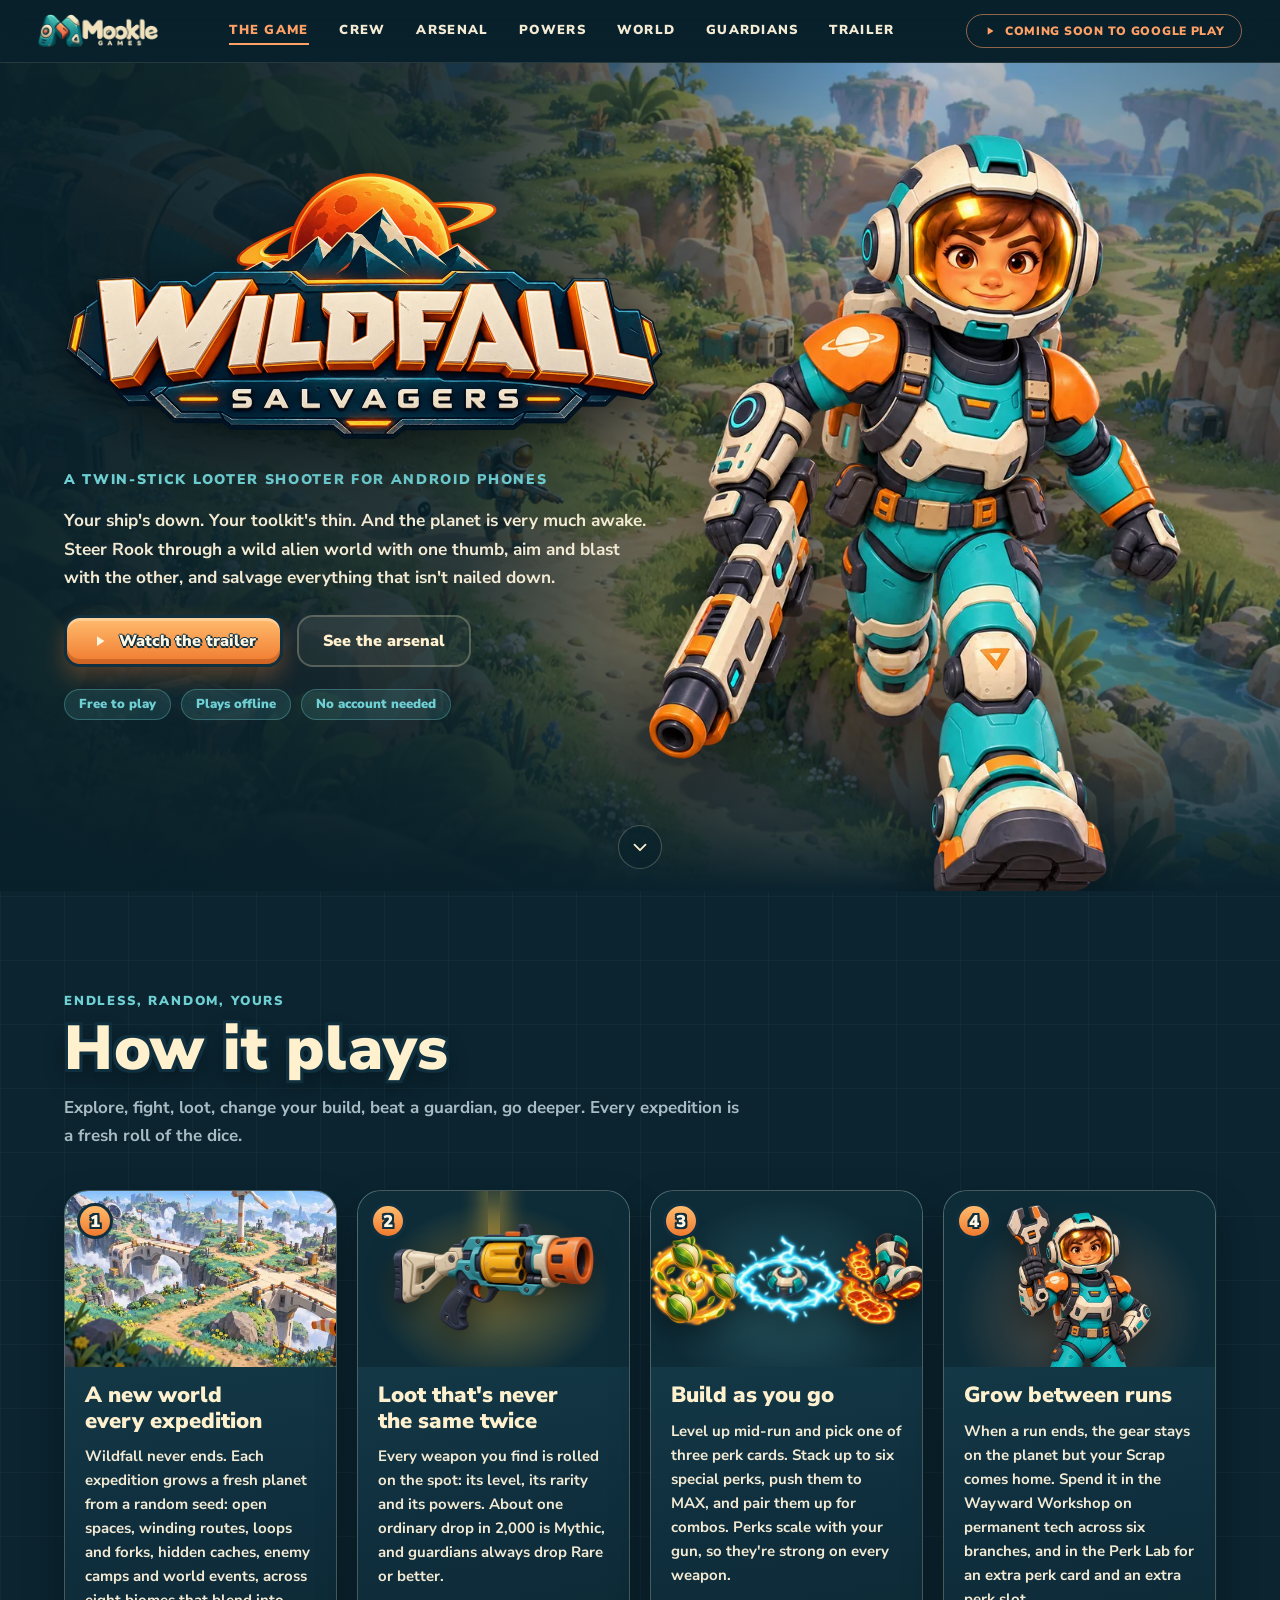
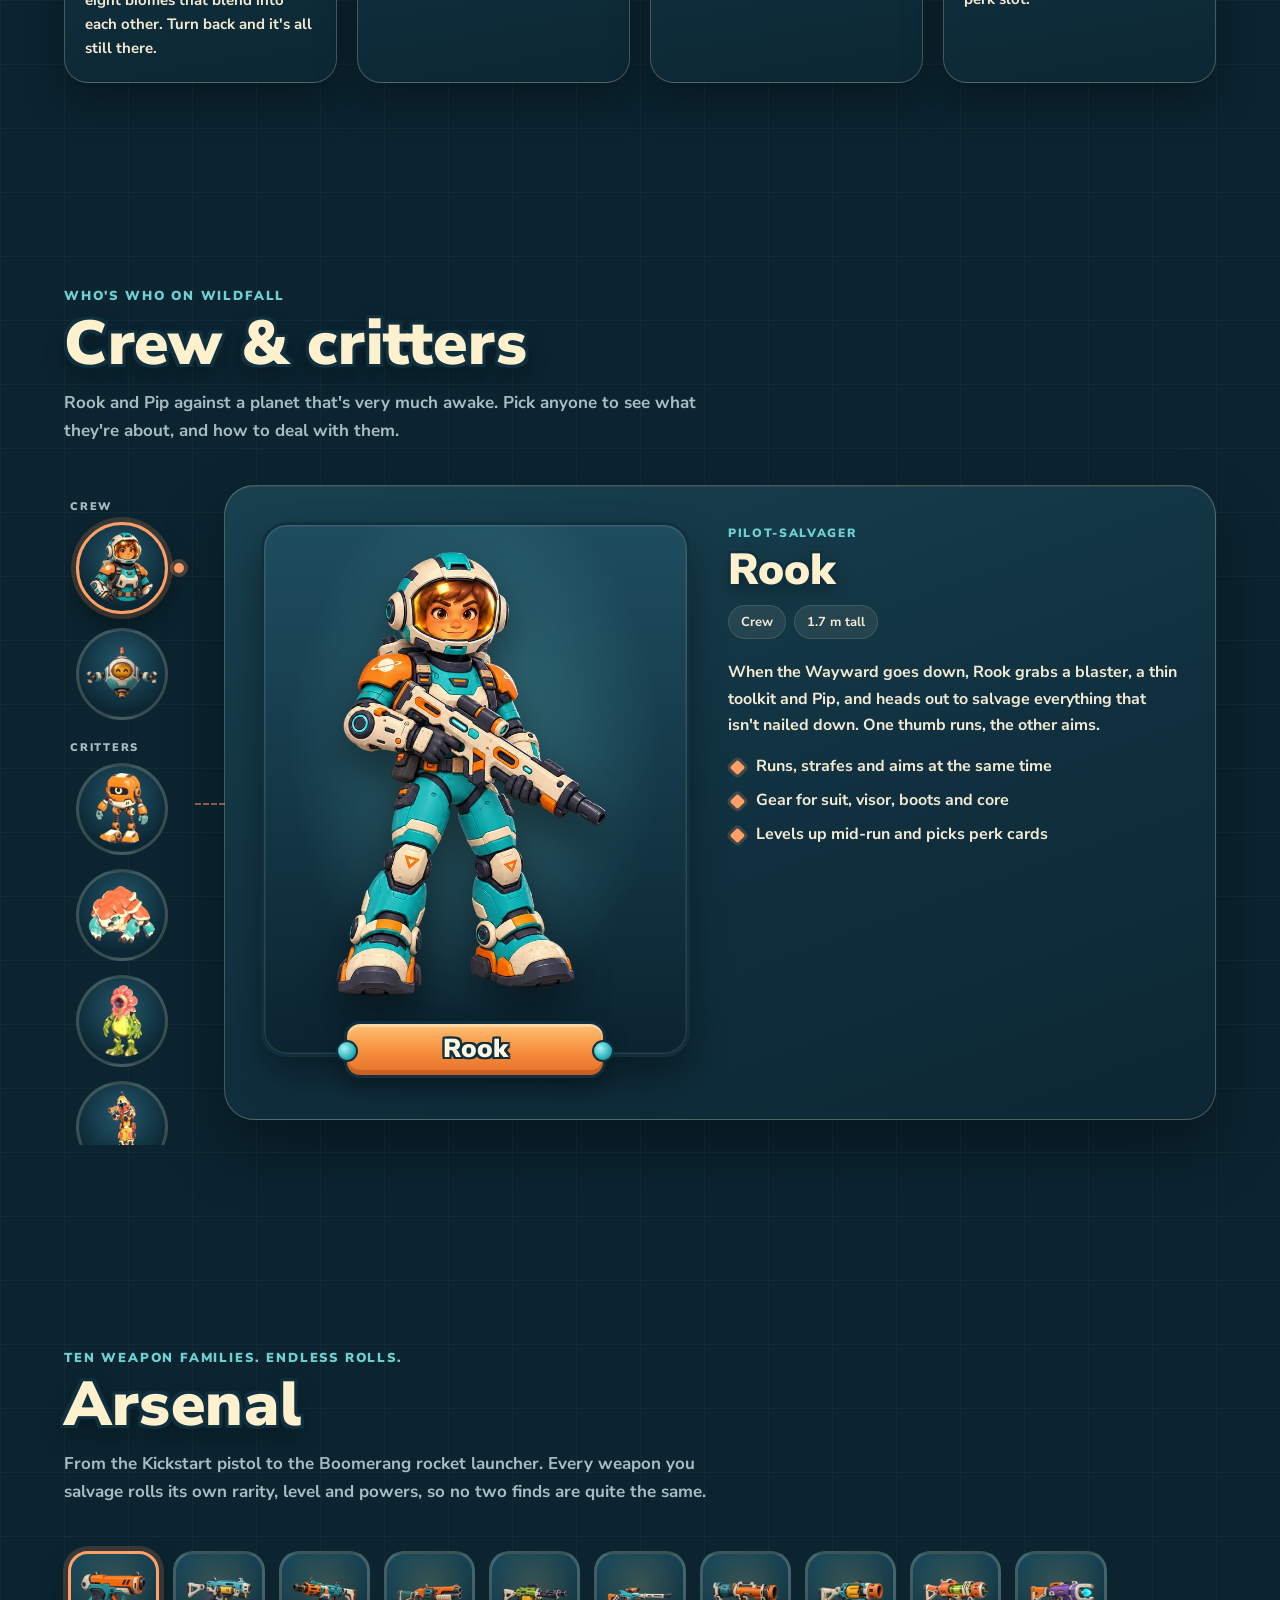
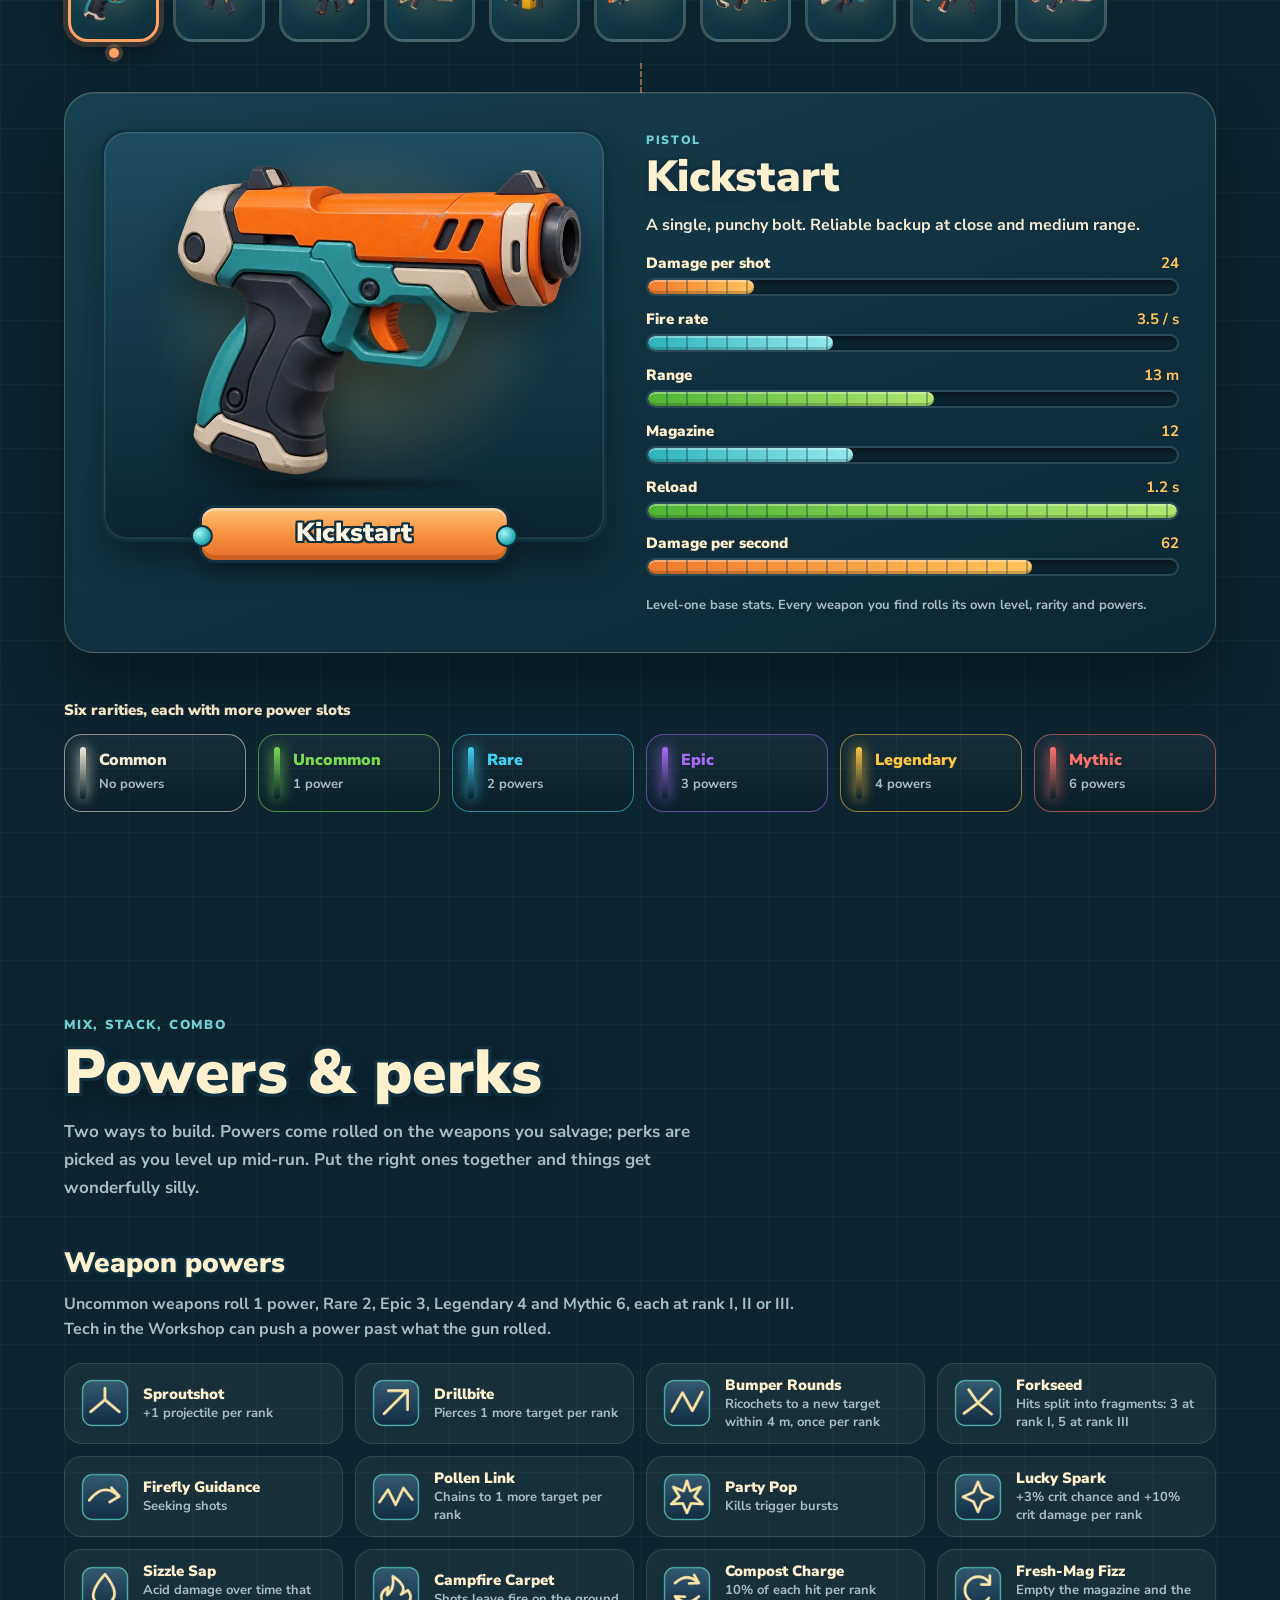
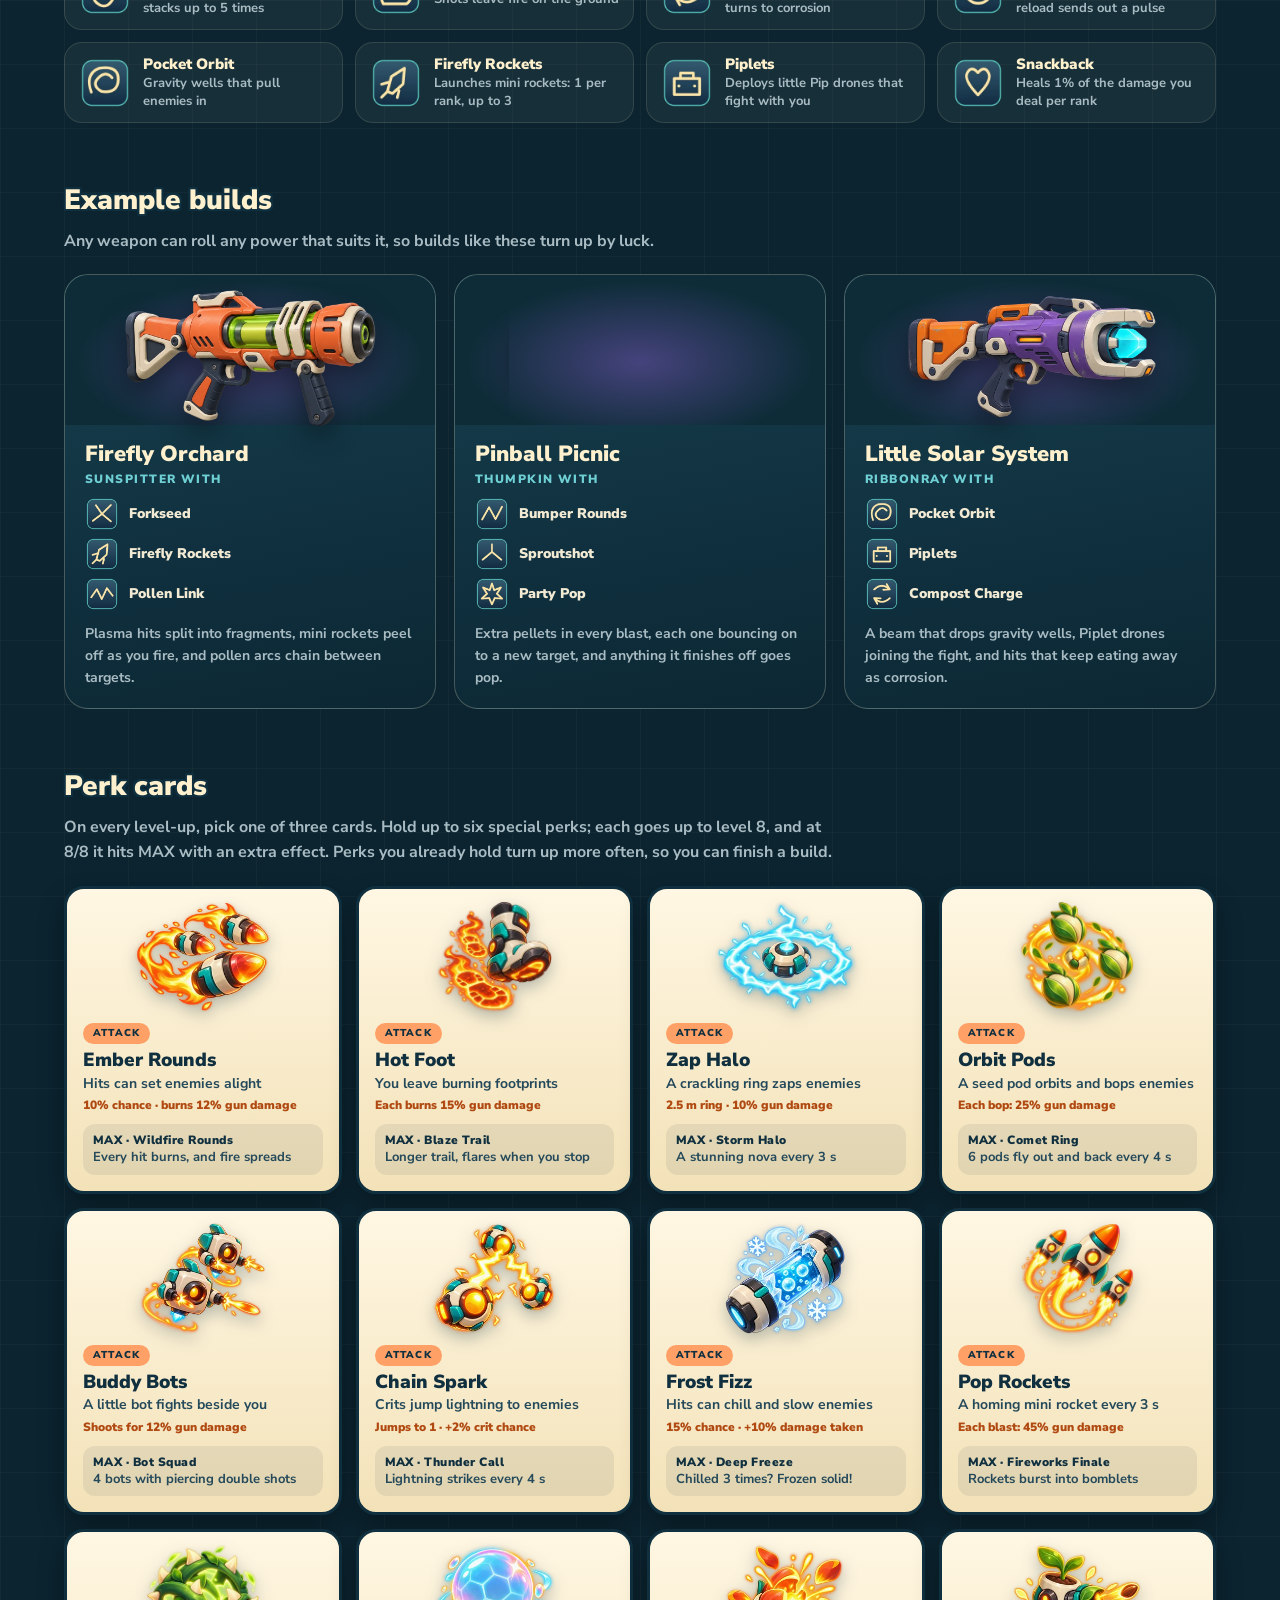
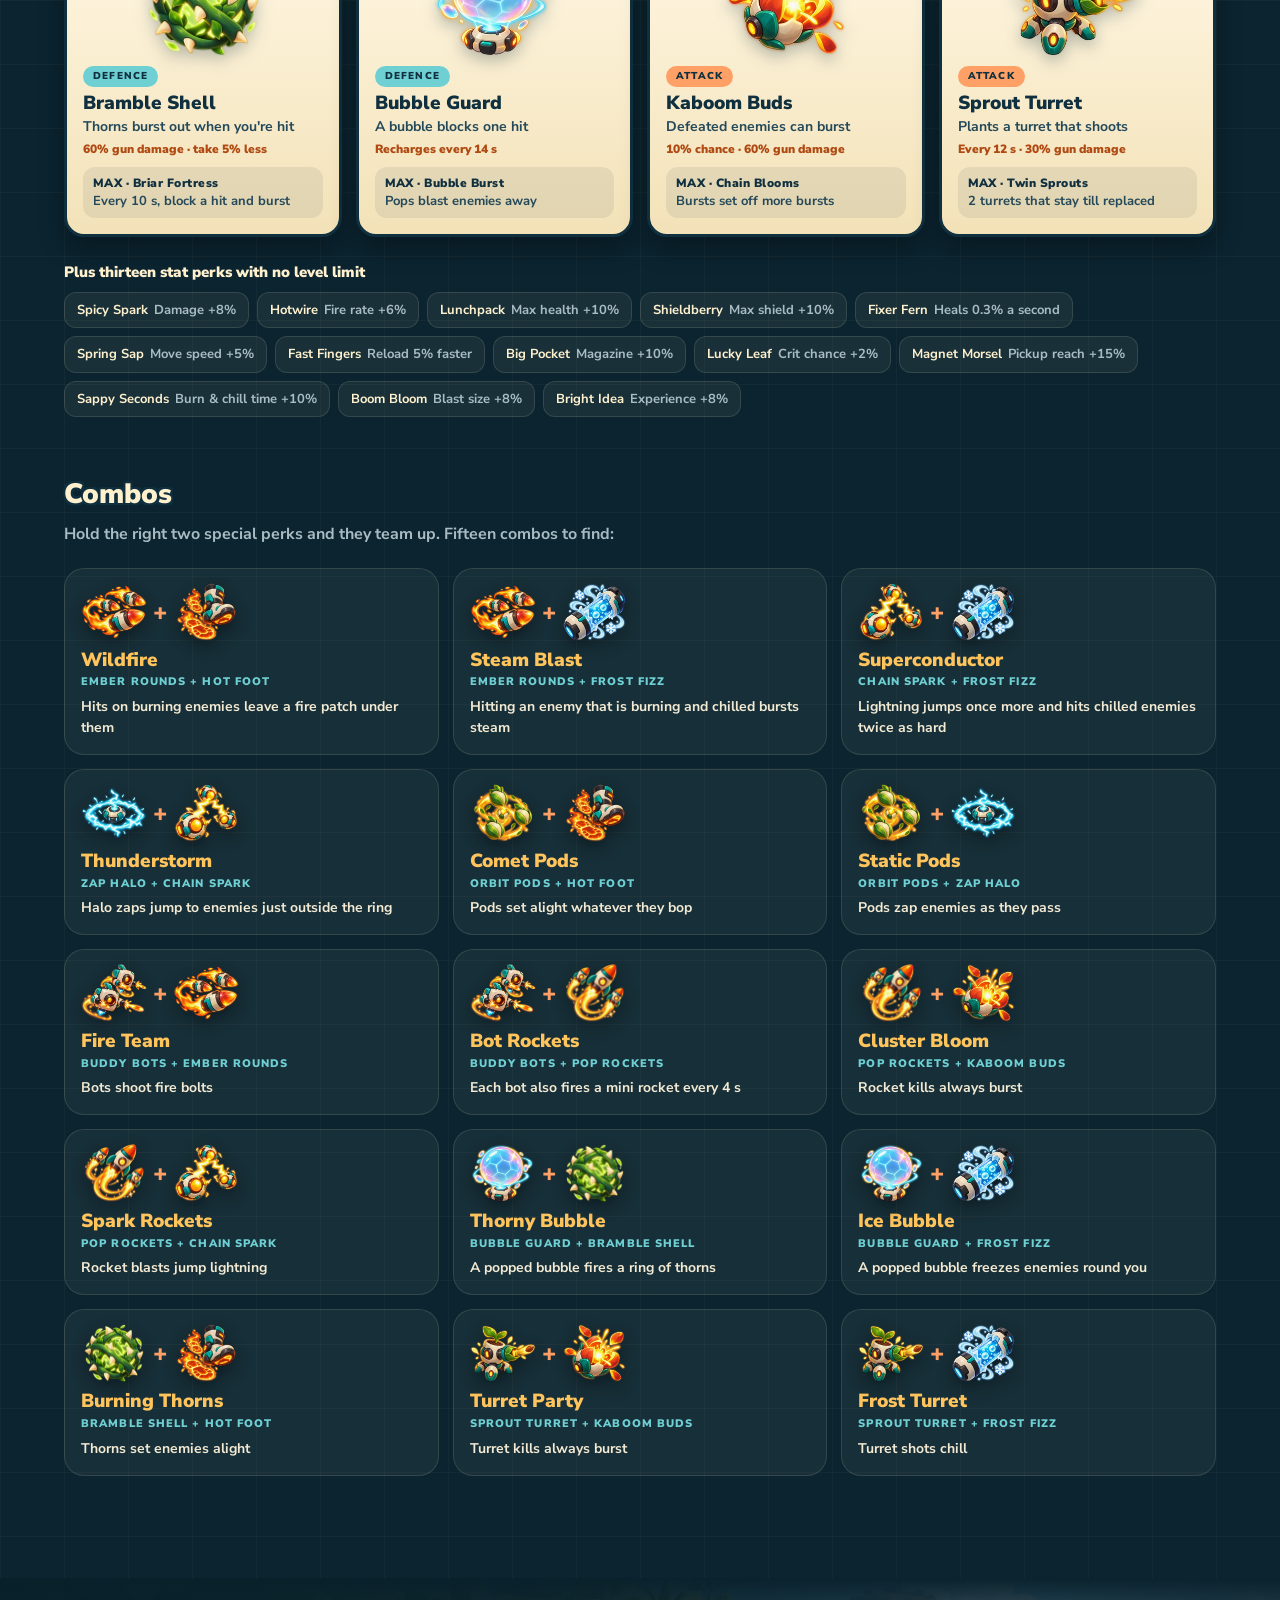
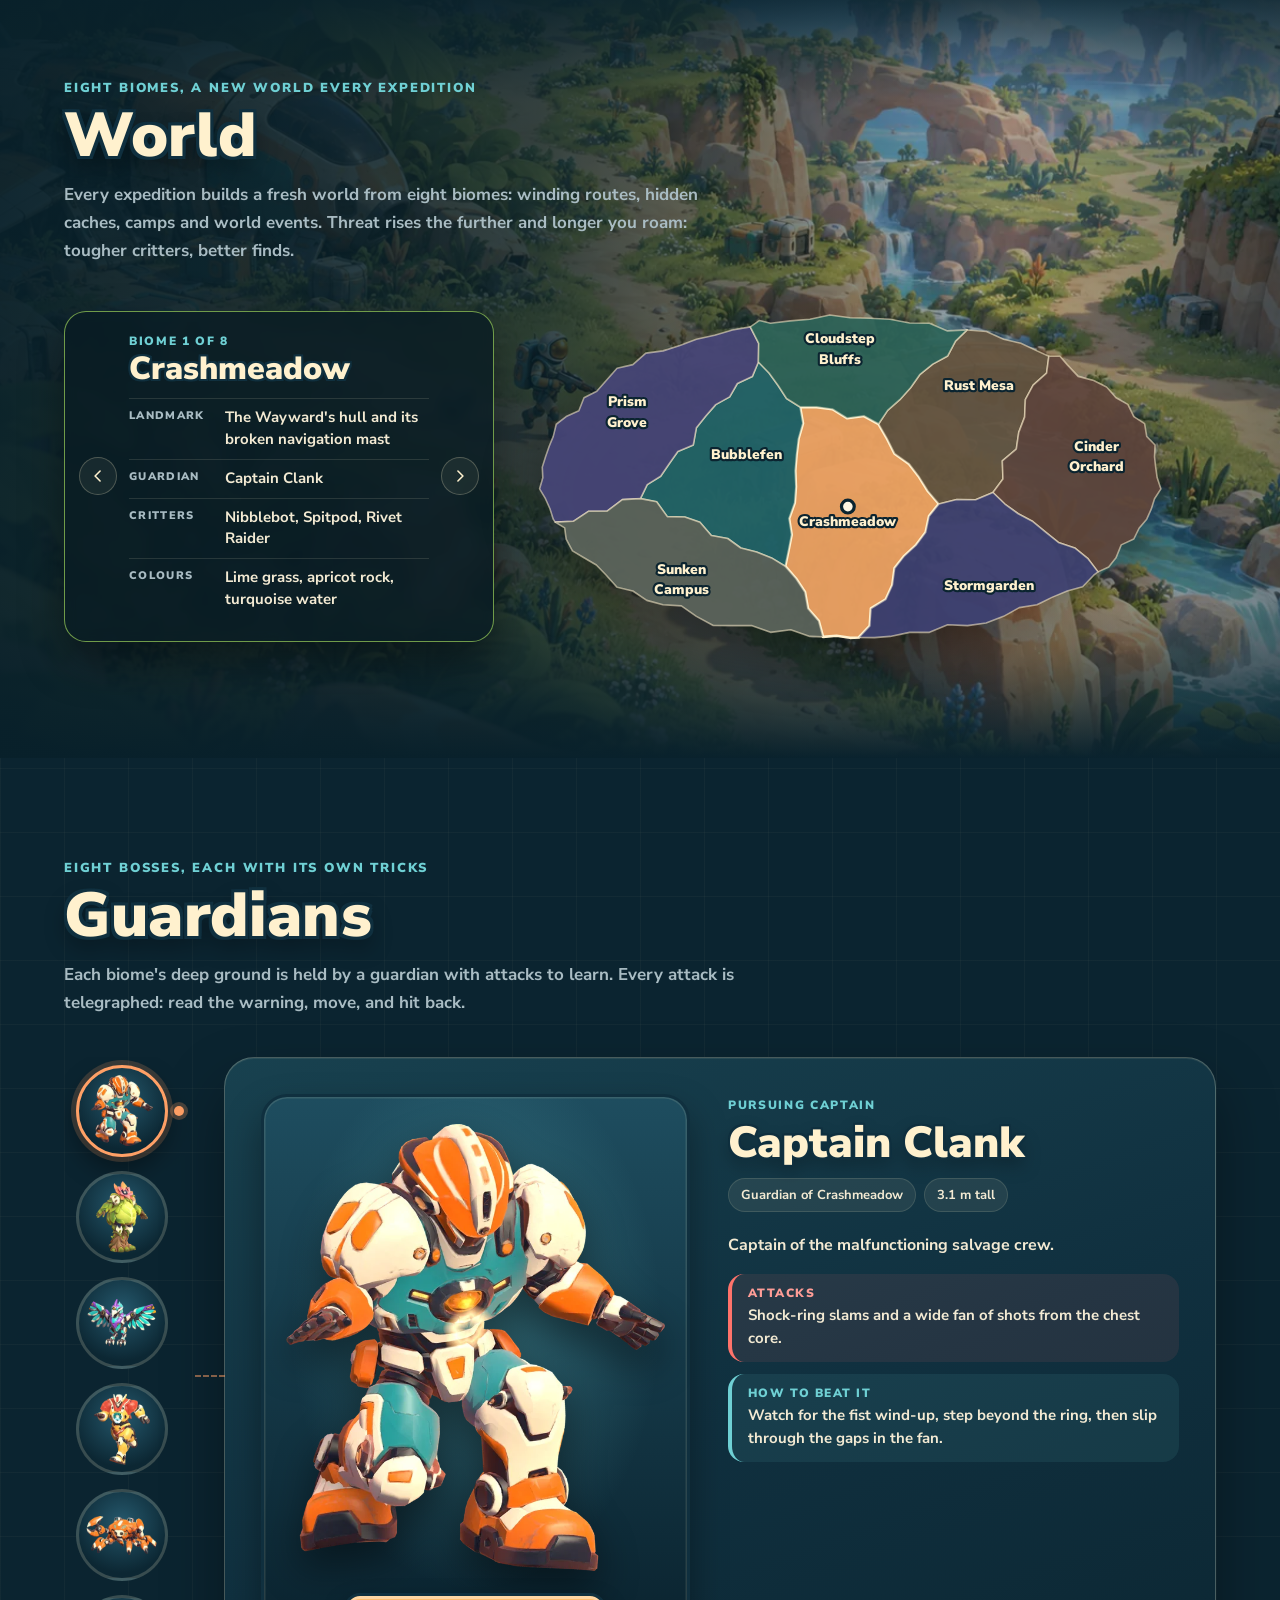
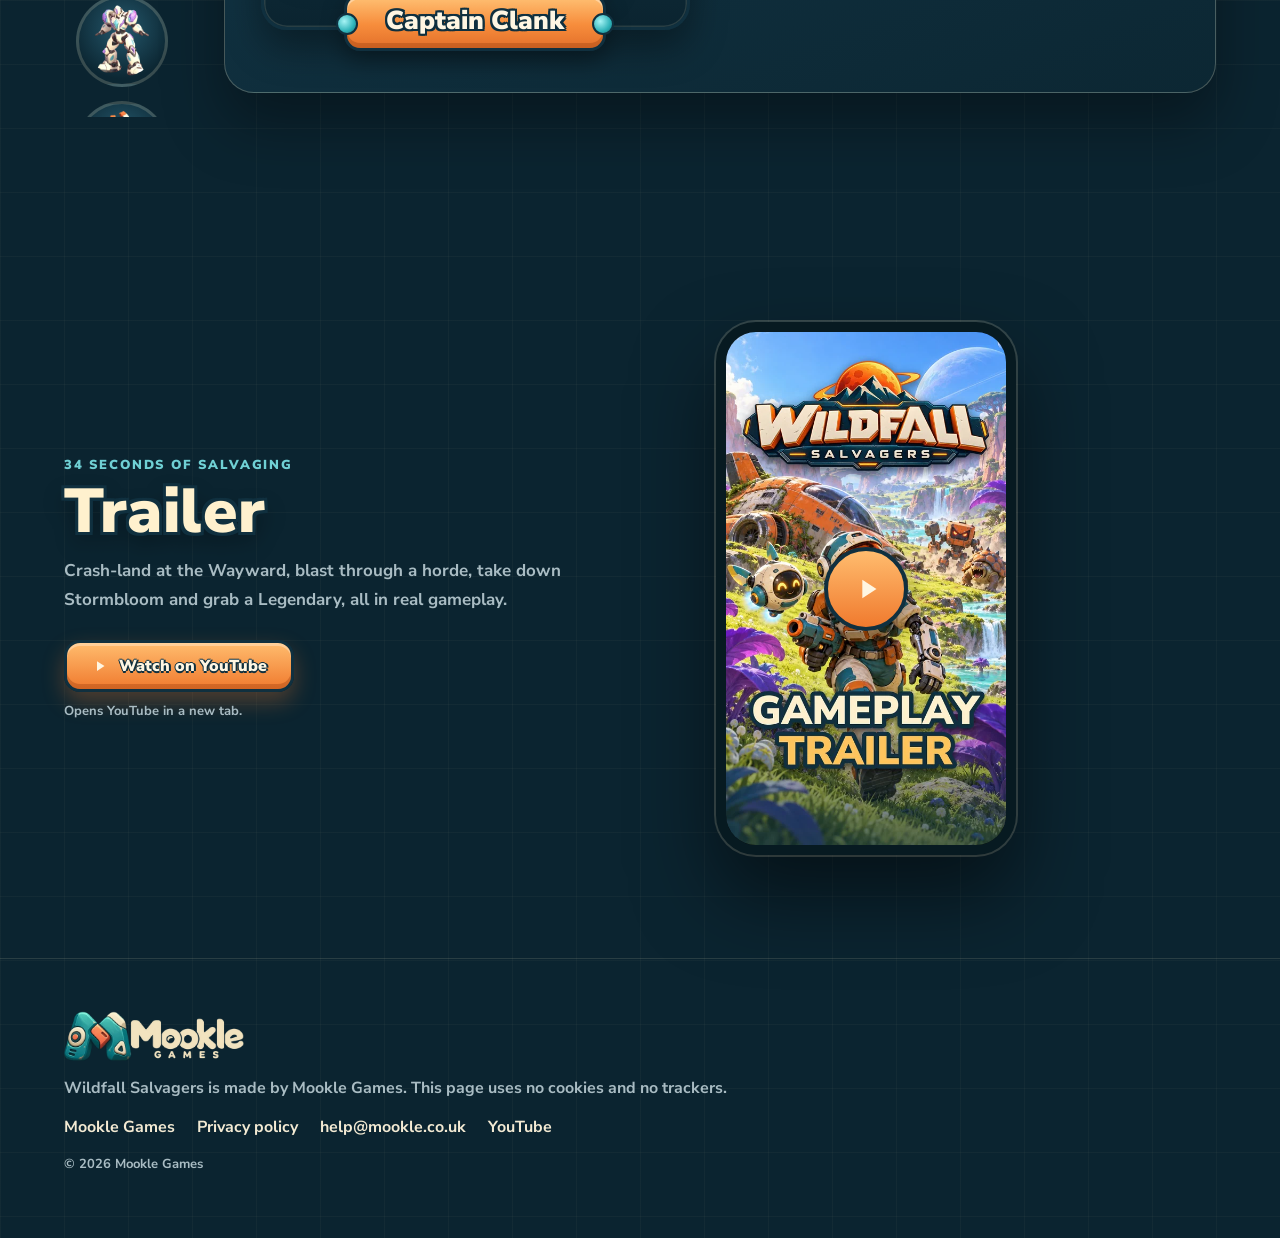
==== commit a0795a3c: "Wildfall page: the Rivet Raider holds its Kickstart the right way round, and Rook's card shows him f" ====
--- a/wildfall/index.html
+++ b/wildfall/index.html
@@ -15,7 +15,7 @@
 <link rel="icon" type="image/png" href="img/favicon.png">
 <link rel="preload" href="fonts/NunitoSans-900.ttf" as="font" type="font/ttf" crossorigin>
 <link rel="preload" href="img/BI01.webp" as="image">
-<link rel="stylesheet" href="style.css">
+<link rel="stylesheet" href="style.css?v=2">
 </head>
 <body>
 <a class="skip" href="#main">Skip to content</a>
@@ -482,6 +482,6 @@
   <symbol id="i-right" viewBox="0 0 24 24"><g fill="none" stroke="currentColor" stroke-width="1.9" stroke-linecap="round" stroke-linejoin="round"><path d="m9.5 6 6 6-6 6"/></g></symbol>
   <symbol id="i-down" viewBox="0 0 24 24"><g fill="none" stroke="currentColor" stroke-width="1.9" stroke-linecap="round" stroke-linejoin="round"><path d="m6 9.5 6 6 6-6"/></g></symbol>
 </svg>
-<script src="app.js" defer></script>
+<script src="app.js?v=3" defer></script>
 </body>
 </html>
